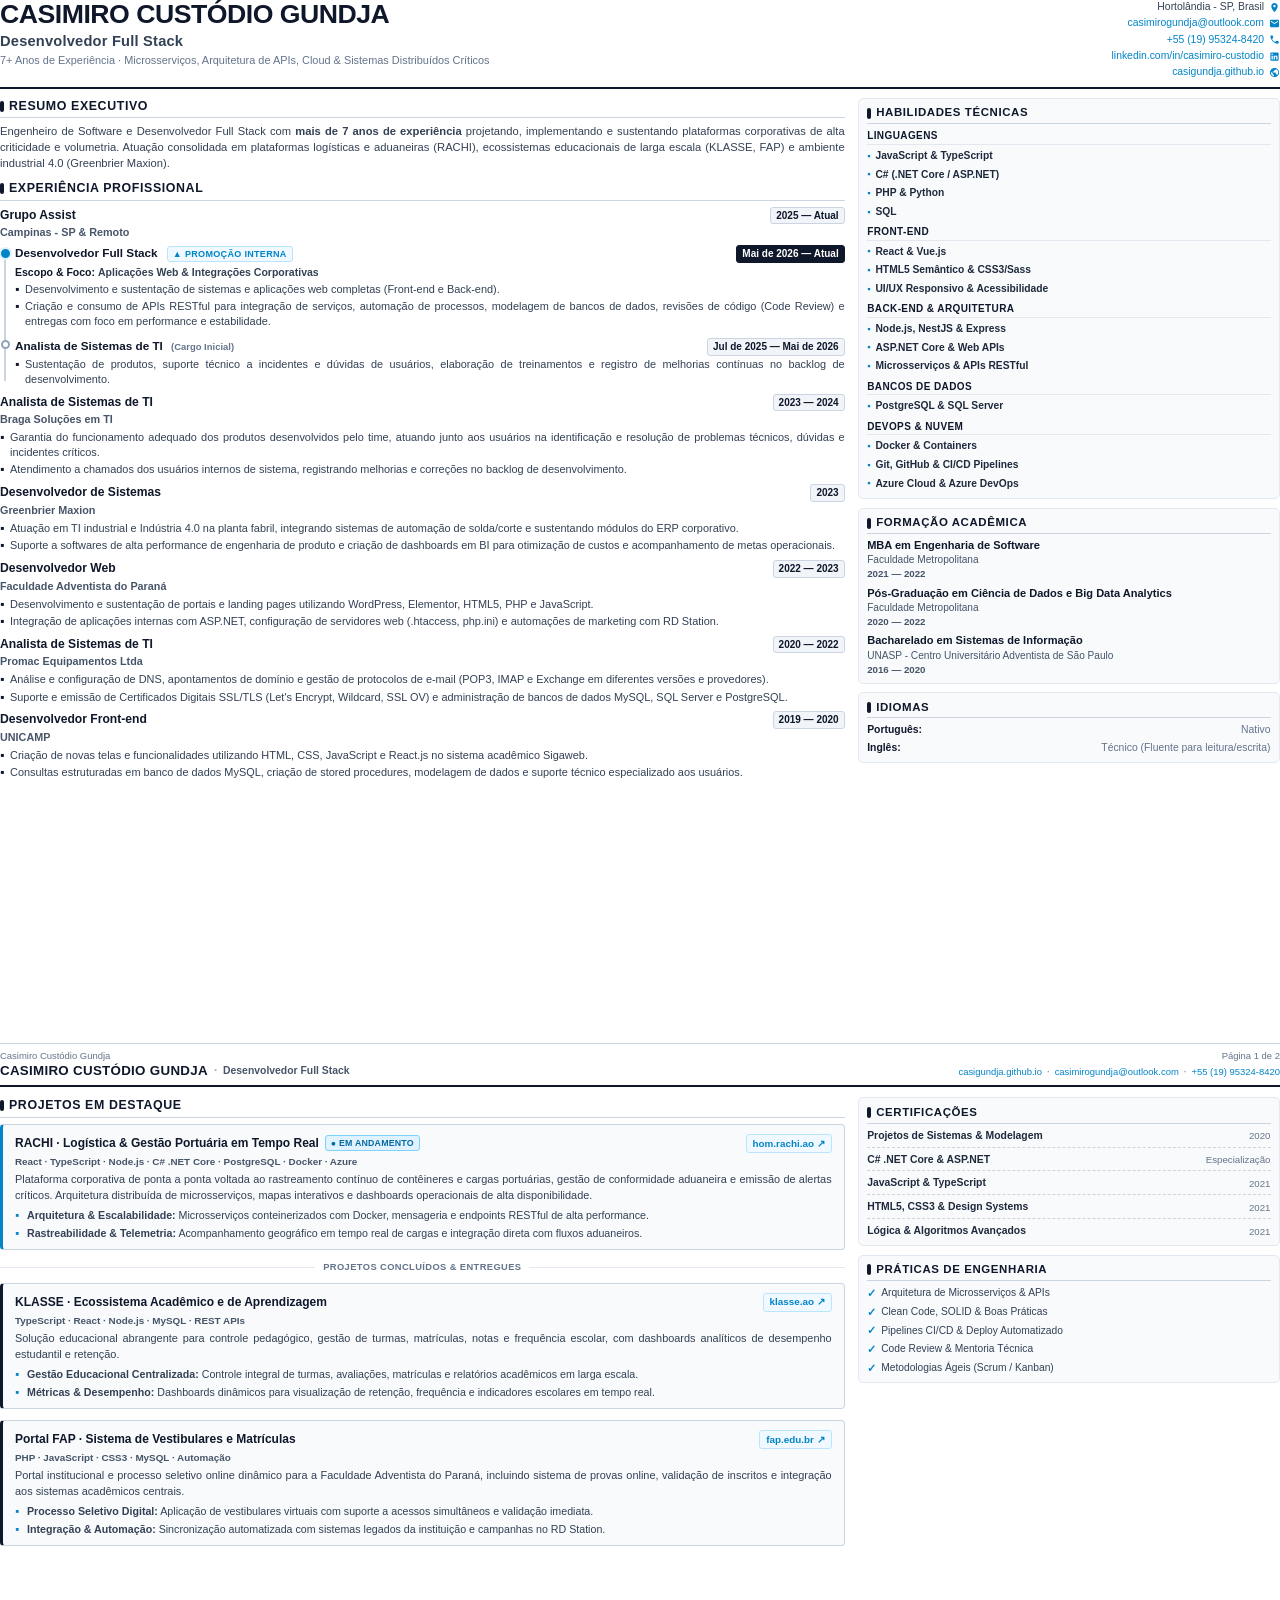
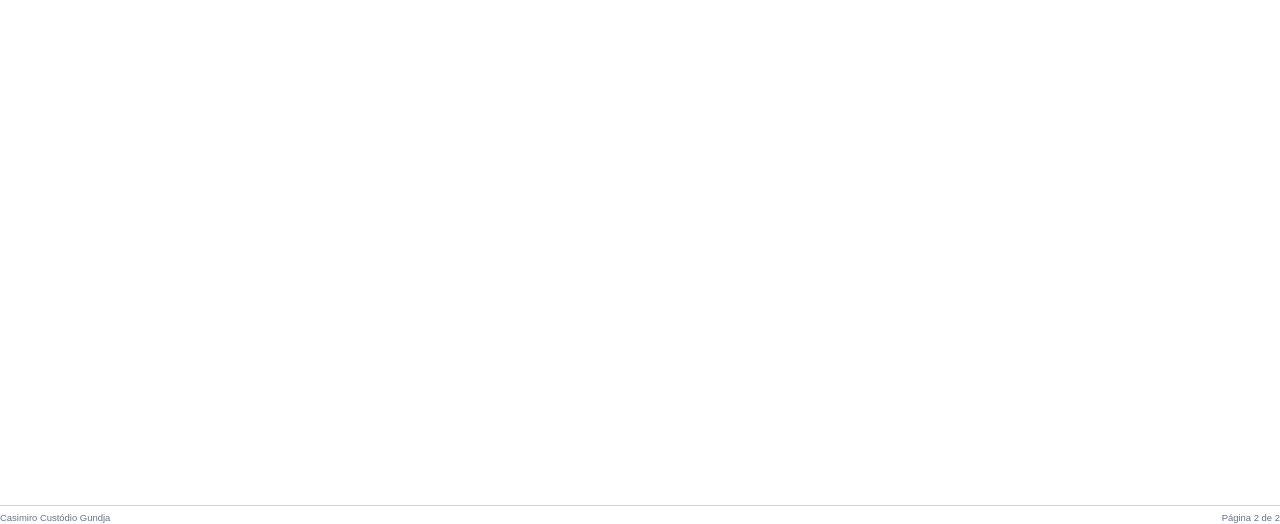
==== curriculo.html @ 5f90404a "Add files via upload" ====
<!DOCTYPE html>
<html lang="pt-BR">
<head>
  <meta charset="UTF-8">
  <title>Currículo - Casimiro Custódio Gundja</title>
  <style>
    @page {
      size: A4 portrait;
      margin: 8mm 10mm 8mm 10mm;
    }

    * {
      box-sizing: border-box;
      margin: 0;
      padding: 0;
      -webkit-print-color-adjust: exact !important;
      print-color-adjust: exact !important;
    }

    body {
      font-family: -apple-system, BlinkMacSystemFont, "Segoe UI", Roboto, "Helvetica Neue", Arial, sans-serif;
      color: #1e293b;
      background-color: #ffffff;
      font-size: 8.6pt;
      line-height: 1.38;
    }

    /* LINKS EM AZUL */
    a {
      color: #0284c7;
      text-decoration: none;
    }

    a:hover {
      text-decoration: underline;
    }

    .page {
      width: 100%;
      height: 281mm; /* Altura exata para A4 com margens de 8mm */
      box-sizing: border-box;
      position: relative;
      overflow: hidden;
      display: flex;
      flex-direction: column;
    }

    .page-break {
      page-break-after: always;
      break-after: page;
    }

    /* HEADER PAGE 1 */
    .header-p1 {
      border-bottom: 2.5px solid #0f172a;
      padding-bottom: 7px;
      margin-bottom: 9px;
      display: flex;
      justify-content: space-between;
      align-items: flex-start;
    }

    .header-main h1 {
      font-size: 20pt;
      font-weight: 800;
      color: #0f172a;
      letter-spacing: -0.5px;
      line-height: 1.05;
      text-transform: uppercase;
    }

    .header-main .title {
      font-size: 11pt;
      font-weight: 700;
      color: #334155;
      margin-top: 2.5px;
      letter-spacing: 0.2px;
    }

    .header-main .subtitle {
      font-size: 8.2pt;
      color: #64748b;
      margin-top: 2px;
      font-weight: 500;
    }

    .header-contact {
      text-align: right;
      font-size: 7.8pt;
      color: #334155;
      display: flex;
      flex-direction: column;
      gap: 2px;
    }

    .header-contact .item {
      display: flex;
      align-items: center;
      justify-content: flex-end;
      gap: 5px;
    }

    .header-contact svg {
      width: 11px;
      height: 11px;
      fill: #0284c7;
      flex-shrink: 0;
    }

    /* HEADER PAGE 2 */
    .header-p2 {
      border-bottom: 2px solid #0f172a;
      padding-bottom: 5px;
      margin-bottom: 10px;
      display: flex;
      justify-content: space-between;
      align-items: center;
    }

    .header-p2-left {
      display: flex;
      align-items: center;
      gap: 6px;
      white-space: nowrap;
    }

    .header-p2-title {
      font-size: 10pt;
      font-weight: 800;
      color: #0f172a;
      text-transform: uppercase;
      letter-spacing: 0.3px;
      white-space: nowrap;
    }

    .header-p2-sep {
      color: #94a3b8;
      font-weight: 700;
    }

    .header-p2-role {
      font-size: 7.8pt;
      color: #475569;
      font-weight: 600;
      white-space: nowrap;
    }

    .header-p2-contact {
      font-size: 7.1pt;
      color: #475569;
      display: flex;
      gap: 5px;
      white-space: nowrap;
    }

    /* GRID LAYOUT */
    .container {
      display: grid;
      grid-template-columns: 2fr 1fr;
      gap: 13px;
      flex: 1;
    }

    .main-col {
      display: flex;
      flex-direction: column;
      gap: 8.5px;
    }

    .side-col {
      display: flex;
      flex-direction: column;
      gap: 8.5px;
    }

    /* SECTION TITLES */
    .section-title {
      font-size: 9.3pt;
      font-weight: 800;
      text-transform: uppercase;
      letter-spacing: 0.6px;
      color: #0f172a;
      border-bottom: 1.5px solid #cbd5e1;
      padding-bottom: 2.5px;
      margin-bottom: 6px;
      display: flex;
      align-items: center;
      gap: 5px;
    }

    .section-title::before {
      content: "";
      display: inline-block;
      width: 4px;
      height: 11px;
      background-color: #0f172a;
      border-radius: 2px;
    }

    /* SUMMARY */
    .summary-text {
      text-align: justify;
      color: #334155;
      font-size: 8.4pt;
      line-height: 1.4;
    }

    /* EXPERIENCES */
    .experience-list {
      display: flex;
      flex-direction: column;
      gap: 7px;
    }

    .job-card {
      page-break-inside: avoid;
    }

    .job-header {
      display: flex;
      justify-content: space-between;
      align-items: baseline;
      margin-bottom: 1px;
    }

    .job-role {
      font-size: 9.1pt;
      font-weight: 700;
      color: #0f172a;
    }

    .job-badge-promo {
      font-size: 6.8pt;
      font-weight: 700;
      text-transform: uppercase;
      letter-spacing: 0.3px;
      background: #0f172a;
      color: #ffffff;
      border: 1px solid #0f172a;
      padding: 1px 5px;
      border-radius: 3px;
      margin-left: 5px;
      vertical-align: middle;
    }

    .job-period {
      font-size: 7.5pt;
      font-weight: 600;
      color: #0f172a;
      background: #f1f5f9;
      padding: 1px 5px;
      border-radius: 3px;
      border: 1px solid #cbd5e1;
    }

    .job-company {
      font-size: 8.1pt;
      font-weight: 600;
      color: #475569;
      margin-bottom: 3px;
    }

    /* BULLET LIST */
    .job-bullets {
      list-style: none;
      display: flex;
      flex-direction: column;
      gap: 2.5px;
    }

    .job-bullets li {
      position: relative;
      padding-left: 10px;
      font-size: 8.2pt;
      color: #334155;
      line-height: 1.35;
      text-align: justify;
    }

    .job-bullets li::before {
      content: "▪";
      position: absolute;
      left: 0;
      color: #0f172a;
      font-size: 9pt;
      line-height: 1.2;
    }

    /* STACK ROW */
    .job-stack {
      font-size: 7.4pt;
      color: #334155;
      background: #f8fafc;
      border-left: 2.5px solid #0f172a;
      padding: 2px 6px;
      border-radius: 0 3px 3px 0;
      margin-top: 3px;
      font-weight: 500;
      border-top: 1px solid #f1f5f9;
      border-right: 1px solid #f1f5f9;
      border-bottom: 1px solid #f1f5f9;
    }

    .job-stack strong {
      color: #0f172a;
      font-weight: 700;
    }

    /* TIMELINE EVOLUÇÃO DE CARREIRA */
    .career-timeline {
      position: relative;
      margin-top: 5px;
      padding-left: 15px;
    }

    .career-timeline::before {
      content: "";
      position: absolute;
      left: 4px;
      top: 6px;
      bottom: 6px;
      width: 2px;
      background: #cbd5e1;
    }

    .timeline-step {
      position: relative;
    }

    .timeline-step + .timeline-step {
      margin-top: 8px;
      padding-top: 2px;
    }

    .timeline-step::before {
      content: "";
      position: absolute;
      left: -15px;
      margin-left: 0.5px;
      top: 3.5px;
      width: 9px;
      height: 9px;
      border-radius: 50%;
      background: #ffffff;
      border: 2px solid #94a3b8;
      box-sizing: border-box;
    }

    .timeline-step.active::before {
      background: #0284c7;
      border-color: #0284c7;
      box-shadow: 0 0 0 2px #e0f2fe;
    }

    .timeline-step .job-role {
      font-size: 8.8pt;
    }

    .promo-indicator {
      display: inline-flex;
      align-items: center;
      gap: 2px;
      font-size: 6.8pt;
      font-weight: 700;
      color: #0284c7;
      background: #f0f9ff;
      border: 1px solid #bae6fd;
      padding: 0.5px 5px;
      border-radius: 3px;
      margin-left: 6px;
      text-transform: uppercase;
      letter-spacing: 0.3px;
      vertical-align: middle;
    }

    /* SIDEBAR CARDS */
    .side-block {
      background: #f8fafc;
      border: 1px solid #e2e8f0;
      border-radius: 5px;
      padding: 6.5px 8.5px;
      page-break-inside: avoid;
    }

    .side-block .section-title {
      font-size: 8.6pt;
      margin-bottom: 5px;
      padding-bottom: 2px;
    }

    /* HABILIDADES TÉCNICAS (ESTILO IDÊNTICO A CERTIFICAÇÕES) */
    .skills-category-title {
      font-size: 7.5pt;
      font-weight: 800;
      color: #0f172a;
      text-transform: uppercase;
      letter-spacing: 0.4px;
      margin-top: 5px;
      margin-bottom: 3px;
      padding-bottom: 1px;
      border-bottom: 1px solid #e2e8f0;
    }

    .skills-category-title:first-of-type {
      margin-top: 0;
    }

    .skills-list {
      list-style: none;
      display: flex;
      flex-direction: column;
      gap: 2.5px;
      margin-bottom: 4px;
    }

    .skills-list:last-child {
      margin-bottom: 0;
    }

    .skill-item {
      font-size: 7.7pt;
      color: #334155;
      display: flex;
      align-items: center;
      gap: 5px;
      padding: 1px 0;
    }

    .skill-item::before {
      content: "▪";
      color: #0284c7;
      font-size: 7pt;
      flex-shrink: 0;
    }

    .skill-name {
      font-weight: 600;
      color: #1e293b;
    }

    /* PROJECTS */
    .project-card {
      background: #f8fafc;
      border: 1px solid #cbd5e1;
      border-left: 3.5px solid #0f172a;
      padding: 9px 12px;
      border-radius: 4px;
      margin-bottom: 11px;
      page-break-inside: avoid;
    }

    .project-card:last-child {
      margin-bottom: 0;
    }

    .project-name {
      font-weight: 700;
      font-size: 9pt;
      color: #0f172a;
      display: flex;
      justify-content: space-between;
      align-items: center;
    }

    /* LINK EM AZUL NOS PROJETOS */
    .project-url {
      font-size: 7.4pt;
      font-weight: 600;
      color: #0284c7;
      background: #f0f9ff;
      border: 1px solid #bae6fd;
      padding: 1.5px 6px;
      border-radius: 3px;
      text-decoration: none;
      white-space: nowrap;
      flex-shrink: 0;
    }

    .project-url:hover {
      background: #e0f2fe;
      text-decoration: underline;
    }

    .project-tech {
      font-size: 7.4pt;
      color: #475569;
      font-weight: 600;
      margin-top: 2px;
      margin-bottom: 4px;
    }

    .project-desc {
      font-size: 8.2pt;
      color: #334155;
      margin-top: 2px;
      line-height: 1.42;
      text-align: justify;
    }

    .project-highlights {
      list-style: none;
      margin-top: 5px;
      display: flex;
      flex-direction: column;
      gap: 3px;
    }

    .project-highlights li {
      position: relative;
      padding-left: 12px;
      font-size: 8pt;
      color: #334155;
      line-height: 1.35;
      text-align: justify;
    }

    .project-highlights li::before {
      content: "▪";
      position: absolute;
      left: 0;
      color: #0284c7;
      font-size: 8.5pt;
    }

    .project-title-group {
      display: flex;
      align-items: center;
      gap: 6px;
      flex-wrap: wrap;
    }

    .status-badge {
      font-size: 6.6pt;
      font-weight: 700;
      padding: 1px 5px;
      border-radius: 3px;
      letter-spacing: 0.2px;
      text-transform: uppercase;
      white-space: nowrap;
    }

    .status-active {
      color: #0369a1;
      background: #e0f2fe;
      border: 1px solid #7dd3fc;
    }

    .status-done {
      color: #475569;
      background: #f1f5f9;
      border: 1px solid #cbd5e1;
    }

    .project-card.project-ongoing {
      border-left-color: #0284c7;
      background: #f8fafc;
    }

    .projects-divider {
      display: flex;
      align-items: center;
      gap: 8px;
      margin: 10px 0 9px;
      font-size: 7pt;
      font-weight: 700;
      color: #64748b;
      text-transform: uppercase;
      letter-spacing: 0.4px;
    }

    .projects-divider::before,
    .projects-divider::after {
      content: "";
      flex: 1;
      height: 1px;
      background: #e2e8f0;
    }

    /* EDUCATION */
    .edu-item {
      margin-bottom: 6px;
    }

    .edu-item:last-child {
      margin-bottom: 0;
    }

    .edu-degree {
      font-size: 8.3pt;
      font-weight: 700;
      color: #0f172a;
      line-height: 1.2;
    }

    .edu-school {
      font-size: 7.6pt;
      color: #475569;
      margin-top: 1px;
    }

    .edu-date {
      font-size: 7.3pt;
      color: #475569;
      font-weight: 600;
    }

    /* CERTIFICATIONS */
    .cert-list {
      list-style: none;
      display: flex;
      flex-direction: column;
      gap: 5px;
    }

    .cert-item {
      font-size: 7.8pt;
      color: #334155;
      display: flex;
      justify-content: space-between;
      align-items: center;
      border-bottom: 1px dashed #cbd5e1;
      padding-bottom: 3.5px;
    }

    .cert-item:last-child {
      border-bottom: none;
      padding-bottom: 0;
    }

    .cert-name {
      font-weight: 600;
      color: #1e293b;
    }

    .cert-year {
      font-size: 7.3pt;
      color: #64748b;
    }

    /* LANGUAGES */
    .lang-item {
      display: flex;
      justify-content: space-between;
      font-size: 7.8pt;
      margin-bottom: 3px;
    }

    .lang-item:last-child {
      margin-bottom: 0;
    }

    .lang-name {
      font-weight: 600;
      color: #0f172a;
    }

    .lang-level {
      color: #64748b;
      font-weight: 500;
    }

    /* PRACTICES */
    .practice-list {
      list-style: none;
      display: flex;
      flex-direction: column;
      gap: 4px;
    }

    .practice-item {
      font-size: 7.7pt;
      color: #334155;
      display: flex;
      align-items: center;
      gap: 5px;
    }

    .practice-bullet {
      color: #0284c7;
      font-weight: 800;
      font-size: 8pt;
    }

    /* PILLS / HIGHLIGHTS */
    .diff-list {
      display: flex;
      flex-direction: column;
      gap: 2.5px;
    }

    .diff-item {
      font-size: 7.7pt;
      color: #334155;
      display: flex;
      align-items: flex-start;
      gap: 4px;
    }

    .diff-bullet {
      color: #0f172a;
      font-weight: 800;
    }

    .page-footer {
      margin-top: auto;
      padding-top: 5px;
      border-top: 1px solid #cbd5e1;
      font-size: 7.1pt;
      color: #64748b;
      display: flex;
      justify-content: space-between;
      align-items: center;
    }
  </style>
</head>
<body>

  <!-- ==================== PÁGINA 1 ==================== -->
  <div class="page page-break">
    
    <!-- HEADER -->
    <header class="header-p1">
      <div class="header-main">
        <h1>Casimiro Custódio Gundja</h1>
        <div class="title">Desenvolvedor Full Stack</div>
        <div class="subtitle">7+ Anos de Experiência · Microsserviços, Arquitetura de APIs, Cloud & Sistemas Distribuídos Críticos</div>
      </div>
      <div class="header-contact">
        <div class="item">
          <span>Hortolândia - SP, Brasil</span>
          <svg viewBox="0 0 24 24"><path d="M12 2C8.13 2 5 5.13 5 9c0 5.25 7 13 7 13s7-7.75 7-13c0-3.87-3.13-7-7-7zm0 9.5c-1.38 0-2.5-1.12-2.5-2.5s1.12-2.5 2.5-2.5 2.5 1.12 2.5 2.5-1.12 2.5-2.5 2.5z"/></svg>
        </div>
        <div class="item">
          <a href="mailto:casimirogundja@outlook.com">casimirogundja@outlook.com</a>
          <svg viewBox="0 0 24 24"><path d="M20 4H4c-1.1 0-1.99.9-1.99 2L2 18c0 1.1.9 2 2 2h16c1.1 0 2-.9 2-2V6c0-1.1-.9-2-2-2zm0 4l-8 5-8-5V6l8 5 8-5v2z"/></svg>
        </div>
        <div class="item">
          <a href="https://wa.me/5519953248420">+55 (19) 95324-8420</a>
          <svg viewBox="0 0 24 24"><path d="M6.62 10.79c1.44 2.83 3.76 5.14 6.59 6.59l2.2-2.2c.27-.27.67-.36 1.02-.24 1.12.37 2.33.57 3.57.57.55 0 1 .45 1 1V20c0 .55-.45 1-1 1-9.39 0-17-7.61-17-17 0-.55.45-1 1-1h3.5c.55 0 1 .45 1 1 0 1.25.2 2.45.57 3.57.11.35.03.74-.25 1.02l-2.2 2.2z"/></svg>
        </div>
        <div class="item">
          <a href="https://www.linkedin.com/in/casimiro-custodio-101770106/" target="_blank">linkedin.com/in/casimiro-custodio</a>
          <svg viewBox="0 0 24 24"><path d="M19 3a2 2 0 0 1 2 2v14a2 2 0 0 1-2 2H5a2 2 0 0 1-2-2V5a2 2 0 0 1 2-2h14m-.5 15.5v-5.3a3.26 3.26 0 0 0-3.26-3.26c-.85 0-1.84.52-2.28 1.3v-1.11h-2.79v8.37h2.79v-4.93c0-.77.62-1.4 1.39-1.4a1.4 1.4 0 0 1 1.4 1.4v4.93h2.75M6.88 8.56a1.68 1.68 0 0 0 1.68-1.68c0-.93-.75-1.69-1.68-1.69a1.69 1.69 0 0 0-1.69 1.69c0 .93.76 1.68 1.69 1.68m1.39 9.94v-8.37H5.5v8.37h2.77z"/></svg>
        </div>
        <div class="item">
          <a href="https://casigundja.github.io/" target="_blank">casigundja.github.io</a>
          <svg viewBox="0 0 24 24"><path d="M12 2C6.48 2 2 6.48 2 12s4.48 10 10 10 10-4.48 10-10S17.52 2 12 2zm-1 17.93c-3.95-.49-7-3.85-7-7.93 0-.62.08-1.21.21-1.79L9 15v1c0 1.1.9 2 2 2v1.93zm6.9-2.54c-.26-.81-1-1.39-1.9-1.39h-1v-3c0-.55-.45-1-1-1H8v-2h2c.55 0 1-.45 1-1V7h2c1.1 0 2-.9 2-2v-.41c2.93 1.19 5 4.06 5 7.41 0 2.08-.8 3.97-2.1 5.39z"/></svg>
        </div>
      </div>
    </header>

    <!-- GRID P1 -->
    <div class="container">
      
      <!-- MAIN P1 -->
      <main class="main-col">
        
        <!-- RESUMO -->
        <section>
          <h2 class="section-title">Resumo Executivo</h2>
          <p class="summary-text">
            Engenheiro de Software e Desenvolvedor Full Stack com <strong>mais de 7 anos de experiência</strong> projetando, implementando e sustentando plataformas corporativas de alta criticidade e volumetria. Atuação consolidada em plataformas logísticas e aduaneiras (RACHI), ecossistemas educacionais de larga escala (KLASSE, FAP) e ambiente industrial 4.0 (Greenbrier Maxion).
          </p>
        </section>

        <!-- EXPERIÊNCIAS PRINCIPAIS -->
        <section>
          <h2 class="section-title">Experiência Profissional</h2>
          <div class="experience-list">
            
            <!-- GRUPO ASSIST -->
            <article class="job-card">
              <div class="job-header">
                <span class="job-role">Grupo Assist</span>
                <span class="job-period">2025 — Atual</span>
              </div>
              <div class="job-company">Campinas - SP & Remoto</div>
              
              <!-- TIMELINE DE EVOLUÇÃO -->
              <div class="career-timeline">
                
                <!-- CARGO ATUAL -->
                <div class="timeline-step active">
                  <div class="job-header">
                    <div>
                      <span class="job-role">Desenvolvedor Full Stack</span>
                      <span class="promo-indicator">▲ Promoção Interna</span>
                    </div>
                    <span class="job-period" style="background:#0f172a; border-color:#0f172a; color:#ffffff;">Mai de 2026 — Atual</span>
                  </div>
                  <div style="font-size: 7.9pt; font-weight: 700; color: #0f172a; margin: 2px 0 2px;">
                    Escopo & Foco: <span style="font-weight: 600; color: #334155;">Aplicações Web & Integrações Corporativas</span>
                  </div>
                  <ul class="job-bullets">
                    <li>Desenvolvimento e sustentação de sistemas e aplicações web completas (Front-end e Back-end).</li>
                    <li>Criação e consumo de APIs RESTful para integração de serviços, automação de processos, modelagem de bancos de dados, revisões de código (Code Review) e entregas com foco em performance e estabilidade.</li>
                  </ul>
                </div>

                <!-- CARGO ANTERIOR -->
                <div class="timeline-step">
                  <div class="job-header">
                    <div>
                      <span class="job-role">Analista de Sistemas de TI</span>
                      <span style="font-size: 7.1pt; color: #64748b; font-weight: 600; margin-left: 5px;">(Cargo Inicial)</span>
                    </div>
                    <span class="job-period">Jul de 2025 — Mai de 2026</span>
                  </div>
                  <ul class="job-bullets">
                    <li>Sustentação de produtos, suporte técnico a incidentes e dúvidas de usuários, elaboração de treinamentos e registro de melhorias contínuas no backlog de desenvolvimento.</li>
                  </ul>
                </div>

              </div>
            </article>

            <!-- BRAGA SOLUÇÕES EM TI -->
            <article class="job-card">
              <div class="job-header">
                <span class="job-role">Analista de Sistemas de TI</span>
                <span class="job-period">2023 — 2024</span>
              </div>
              <div class="job-company">Braga Soluções em TI</div>
              <ul class="job-bullets">
                <li>Garantia do funcionamento adequado dos produtos desenvolvidos pelo time, atuando junto aos usuários na identificação e resolução de problemas técnicos, dúvidas e incidentes críticos.</li>
                <li>Atendimento a chamados dos usuários internos de sistema, registrando melhorias e correções no backlog de desenvolvimento.</li>
              </ul>
            </article>

            <!-- GREENBRIER MAXION -->
            <article class="job-card">
              <div class="job-header">
                <span class="job-role">Desenvolvedor de Sistemas</span>
                <span class="job-period">2023</span>
              </div>
              <div class="job-company">Greenbrier Maxion</div>
              <ul class="job-bullets">
                <li>Atuação em TI industrial e Indústria 4.0 na planta fabril, integrando sistemas de automação de solda/corte e sustentando módulos do ERP corporativo.</li>
                <li>Suporte a softwares de alta performance de engenharia de produto e criação de dashboards em BI para otimização de custos e acompanhamento de metas operacionais.</li>
              </ul>
            </article>

            <!-- FACULDADE ADVENTISTA DO PARANÁ -->
            <article class="job-card">
              <div class="job-header">
                <span class="job-role">Desenvolvedor Web</span>
                <span class="job-period">2022 — 2023</span>
              </div>
              <div class="job-company">Faculdade Adventista do Paraná</div>
              <ul class="job-bullets">
                <li>Desenvolvimento e sustentação de portais e landing pages utilizando WordPress, Elementor, HTML5, PHP e JavaScript.</li>
                <li>Integração de aplicações internas com ASP.NET, configuração de servidores web (.htaccess, php.ini) e automações de marketing com RD Station.</li>
              </ul>
            </article>

            <!-- PROMAC EQUIPAMENTOS -->
            <article class="job-card">
              <div class="job-header">
                <span class="job-role">Analista de Sistemas de TI</span>
                <span class="job-period">2020 — 2022</span>
              </div>
              <div class="job-company">Promac Equipamentos Ltda</div>
              <ul class="job-bullets">
                <li>Análise e configuração de DNS, apontamentos de domínio e gestão de protocolos de e-mail (POP3, IMAP e Exchange em diferentes versões e provedores).</li>
                <li>Suporte e emissão de Certificados Digitais SSL/TLS (Let's Encrypt, Wildcard, SSL OV) e administração de bancos de dados MySQL, SQL Server e PostgreSQL.</li>
              </ul>
            </article>

            <!-- UNICAMP -->
            <article class="job-card">
              <div class="job-header">
                <span class="job-role">Desenvolvedor Front-end</span>
                <span class="job-period">2019 — 2020</span>
              </div>
              <div class="job-company">UNICAMP</div>
              <ul class="job-bullets">
                <li>Criação de novas telas e funcionalidades utilizando HTML, CSS, JavaScript e React.js no sistema acadêmico Sigaweb.</li>
                <li>Consultas estruturadas em banco de dados MySQL, criação de stored procedures, modelagem de dados e suporte técnico especializado aos usuários.</li>
              </ul>
            </article>

          </div>
        </section>

      </main>

      <!-- SIDEBAR P1 (HABILIDADES TÉCNICAS NO FORMATO DE CERTIFICAÇÕES) -->
      <aside class="side-col">
        
        <div class="side-block">
          <h2 class="section-title">Habilidades Técnicas</h2>
          
          <!-- LINGUAGENS -->
          <div class="skills-category-title">Linguagens</div>
          <ul class="skills-list">
            <li class="skill-item"><span class="skill-name">JavaScript &amp; TypeScript</span></li>
            <li class="skill-item"><span class="skill-name">C# (.NET Core / ASP.NET)</span></li>
            <li class="skill-item"><span class="skill-name">PHP &amp; Python</span></li>
            <li class="skill-item"><span class="skill-name">SQL</span></li>
          </ul>

          <!-- FRONT-END -->
          <div class="skills-category-title">Front-end</div>
          <ul class="skills-list">
            <li class="skill-item"><span class="skill-name">React &amp; Vue.js</span></li>
            <li class="skill-item"><span class="skill-name">HTML5 Semântico &amp; CSS3/Sass</span></li>
            <li class="skill-item"><span class="skill-name">UI/UX Responsivo &amp; Acessibilidade</span></li>
          </ul>

          <!-- BACK-END & ARQUITETURA -->
          <div class="skills-category-title">Back-end &amp; Arquitetura</div>
          <ul class="skills-list">
            <li class="skill-item"><span class="skill-name">Node.js, NestJS &amp; Express</span></li>
            <li class="skill-item"><span class="skill-name">ASP.NET Core &amp; Web APIs</span></li>
            <li class="skill-item"><span class="skill-name">Microsserviços &amp; APIs RESTful</span></li>
          </ul>

          <!-- BANCOS DE DADOS -->
          <div class="skills-category-title">Bancos de Dados</div>
          <ul class="skills-list">
            <li class="skill-item"><span class="skill-name">PostgreSQL &amp; SQL Server</span></li>
          </ul>

          <!-- DEVOPS & FERRAMENTAS -->
          <div class="skills-category-title">DevOps &amp; Nuvem</div>
          <ul class="skills-list">
            <li class="skill-item"><span class="skill-name">Docker &amp; Containers</span></li>
            <li class="skill-item"><span class="skill-name">Git, GitHub &amp; CI/CD Pipelines</span></li>
            <li class="skill-item"><span class="skill-name">Azure Cloud &amp; Azure DevOps</span></li>
          </ul>

        </div>

        <!-- FORMAÇÃO ACADÊMICA -->
        <div class="side-block">
          <h2 class="section-title">Formação Acadêmica</h2>
          
          <div class="edu-item">
            <div class="edu-degree">MBA em Engenharia de Software</div>
            <div class="edu-school">Faculdade Metropolitana</div>
            <div class="edu-date">2021 — 2022</div>
          </div>

          <div class="edu-item">
            <div class="edu-degree">Pós-Graduação em Ciência de Dados e Big Data Analytics</div>
            <div class="edu-school">Faculdade Metropolitana</div>
            <div class="edu-date">2020 — 2022</div>
          </div>

          <div class="edu-item">
            <div class="edu-degree">Bacharelado em Sistemas de Informação</div>
            <div class="edu-school">UNASP - Centro Universitário Adventista de São Paulo</div>
            <div class="edu-date">2016 — 2020</div>
          </div>
        </div>

        <!-- IDIOMAS -->
        <div class="side-block">
          <h2 class="section-title">Idiomas</h2>
          <div class="lang-item">
            <span class="lang-name">Português:</span>
            <span class="lang-level">Nativo</span>
          </div>
          <div class="lang-item">
            <span class="lang-name">Inglês:</span>
            <span class="lang-level">Técnico (Fluente para leitura/escrita)</span>
          </div>
        </div>

      </aside>

    </div>

    <!-- FOOTER P1 -->
    <footer class="page-footer">
      <span>Casimiro Custódio Gundja</span>
      <span>Página 1 de 2</span>
    </footer>

  </div>


  <!-- ==================== PÁGINA 2 ==================== -->
  <div class="page">
    
    <!-- HEADER P2 -->
    <header class="header-p2">
      <div class="header-p2-left">
        <span class="header-p2-title">Casimiro Custódio Gundja</span>
        <span class="header-p2-sep">·</span>
        <span class="header-p2-role">Desenvolvedor Full Stack</span>
      </div>
      <div class="header-p2-contact">
        <a href="https://casigundja.github.io/" target="_blank">casigundja.github.io</a>
        <span class="header-p2-sep">·</span>
        <a href="mailto:casimirogundja@outlook.com">casimirogundja@outlook.com</a>
        <span class="header-p2-sep">·</span>
        <a href="https://wa.me/5519953248420">+55 (19) 95324-8420</a>
      </div>
    </header>

    <!-- GRID P2 -->
    <div class="container">
      
      <!-- MAIN P2 -->
      <main class="main-col">

        <!-- PROJETOS EM DESTAQUE -->
        <section>
          <h2 class="section-title">Projetos em Destaque</h2>
          
          <!-- PROJETO EM ANDAMENTO -->
          <div class="project-card project-ongoing">
            <div class="project-name">
              <div class="project-title-group">
                <span>RACHI · Logística &amp; Gestão Portuária em Tempo Real</span>
                <span class="status-badge status-active">● Em Andamento</span>
              </div>
              <a href="https://hom.rachi.ao" target="_blank" class="project-url">hom.rachi.ao ↗</a>
            </div>
            <div class="project-tech">React · TypeScript · Node.js · C# .NET Core · PostgreSQL · Docker · Azure</div>
            <div class="project-desc">
              Plataforma corporativa de ponta a ponta voltada ao rastreamento contínuo de contêineres e cargas portuárias, gestão de conformidade aduaneira e emissão de alertas críticos. Arquitetura distribuída de microsserviços, mapas interativos e dashboards operacionais de alta disponibilidade.
            </div>
            <ul class="project-highlights">
              <li><strong>Arquitetura &amp; Escalabilidade:</strong> Microsserviços conteinerizados com Docker, mensageria e endpoints RESTful de alta performance.</li>
              <li><strong>Rastreabilidade &amp; Telemetria:</strong> Acompanhamento geográfico em tempo real de cargas e integração direta com fluxos aduaneiros.</li>
            </ul>
          </div>

          <!-- SEPARAÇÃO & LEGENDA -->
          <div class="projects-divider">
            <span>Projetos Concluídos &amp; Entregues</span>
          </div>

          <!-- PROJETOS CONCLUÍDOS -->
          <div class="project-card">
            <div class="project-name">
              <span>KLASSE · Ecossistema Acadêmico e de Aprendizagem</span>
              <a href="https://klasse.ao/" target="_blank" class="project-url">klasse.ao ↗</a>
            </div>
            <div class="project-tech">TypeScript · React · Node.js · MySQL · REST APIs</div>
            <div class="project-desc">
              Solução educacional abrangente para controle pedagógico, gestão de turmas, matrículas, notas e frequência escolar, com dashboards analíticos de desempenho estudantil e retenção.
            </div>
            <ul class="project-highlights">
              <li><strong>Gestão Educacional Centralizada:</strong> Controle integral de turmas, avaliações, matrículas e relatórios acadêmicos em larga escala.</li>
              <li><strong>Métricas &amp; Desempenho:</strong> Dashboards dinâmicos para visualização de retenção, frequência e indicadores escolares em tempo real.</li>
            </ul>
          </div>

          <div class="project-card">
            <div class="project-name">
              <span>Portal FAP · Sistema de Vestibulares e Matrículas</span>
              <a href="https://faculdadeadventista.edu.br/" target="_blank" class="project-url">fap.edu.br ↗</a>
            </div>
            <div class="project-tech">PHP · JavaScript · CSS3 · MySQL · Automação</div>
            <div class="project-desc">
              Portal institucional e processo seletivo online dinâmico para a Faculdade Adventista do Paraná, incluindo sistema de provas online, validação de inscritos e integração aos sistemas acadêmicos centrais.
            </div>
            <ul class="project-highlights">
              <li><strong>Processo Seletivo Digital:</strong> Aplicação de vestibulares virtuais com suporte a acessos simultâneos e validação imediata.</li>
              <li><strong>Integração &amp; Automação:</strong> Sincronização automatizada com sistemas legados da instituição e campanhas no RD Station.</li>
            </ul>
          </div>
        </section>

      </main>

      <!-- SIDEBAR P2 -->
      <aside class="side-col">

        <!-- CERTIFICAÇÕES -->
        <div class="side-block">
          <h2 class="section-title">Certificações</h2>
          <ul class="cert-list">
            <li class="cert-item">
              <span class="cert-name">Projetos de Sistemas & Modelagem</span>
              <span class="cert-year">2020</span>
            </li>
            <li class="cert-item">
              <span class="cert-name">C# .NET Core & ASP.NET</span>
              <span class="cert-year">Especialização</span>
            </li>
            <li class="cert-item">
              <span class="cert-name">JavaScript & TypeScript</span>
              <span class="cert-year">2021</span>
            </li>
            <li class="cert-item">
              <span class="cert-name">HTML5, CSS3 & Design Systems</span>
              <span class="cert-year">2021</span>
            </li>
            <li class="cert-item">
              <span class="cert-name">Lógica & Algoritmos Avançados</span>
              <span class="cert-year">2021</span>
            </li>
          </ul>
        </div>

        <!-- PRÁTICAS DE ENGENHARIA -->
        <div class="side-block">
          <h2 class="section-title">Práticas de Engenharia</h2>
          <ul class="practice-list">
            <li class="practice-item">
              <span class="practice-bullet">✓</span>
              <span>Arquitetura de Microsserviços &amp; APIs</span>
            </li>
            <li class="practice-item">
              <span class="practice-bullet">✓</span>
              <span>Clean Code, SOLID &amp; Boas Práticas</span>
            </li>
            <li class="practice-item">
              <span class="practice-bullet">✓</span>
              <span>Pipelines CI/CD &amp; Deploy Automatizado</span>
            </li>
            <li class="practice-item">
              <span class="practice-bullet">✓</span>
              <span>Code Review &amp; Mentoria Técnica</span>
            </li>
            <li class="practice-item">
              <span class="practice-bullet">✓</span>
              <span>Metodologias Ágeis (Scrum / Kanban)</span>
            </li>
          </ul>
        </div>

      </aside>

    </div>

    <!-- FOOTER P2 -->
    <footer class="page-footer">
      <span>Casimiro Custódio Gundja</span>
      <span>Página 2 de 2</span>
    </footer>

  </div>

</body>
</html>
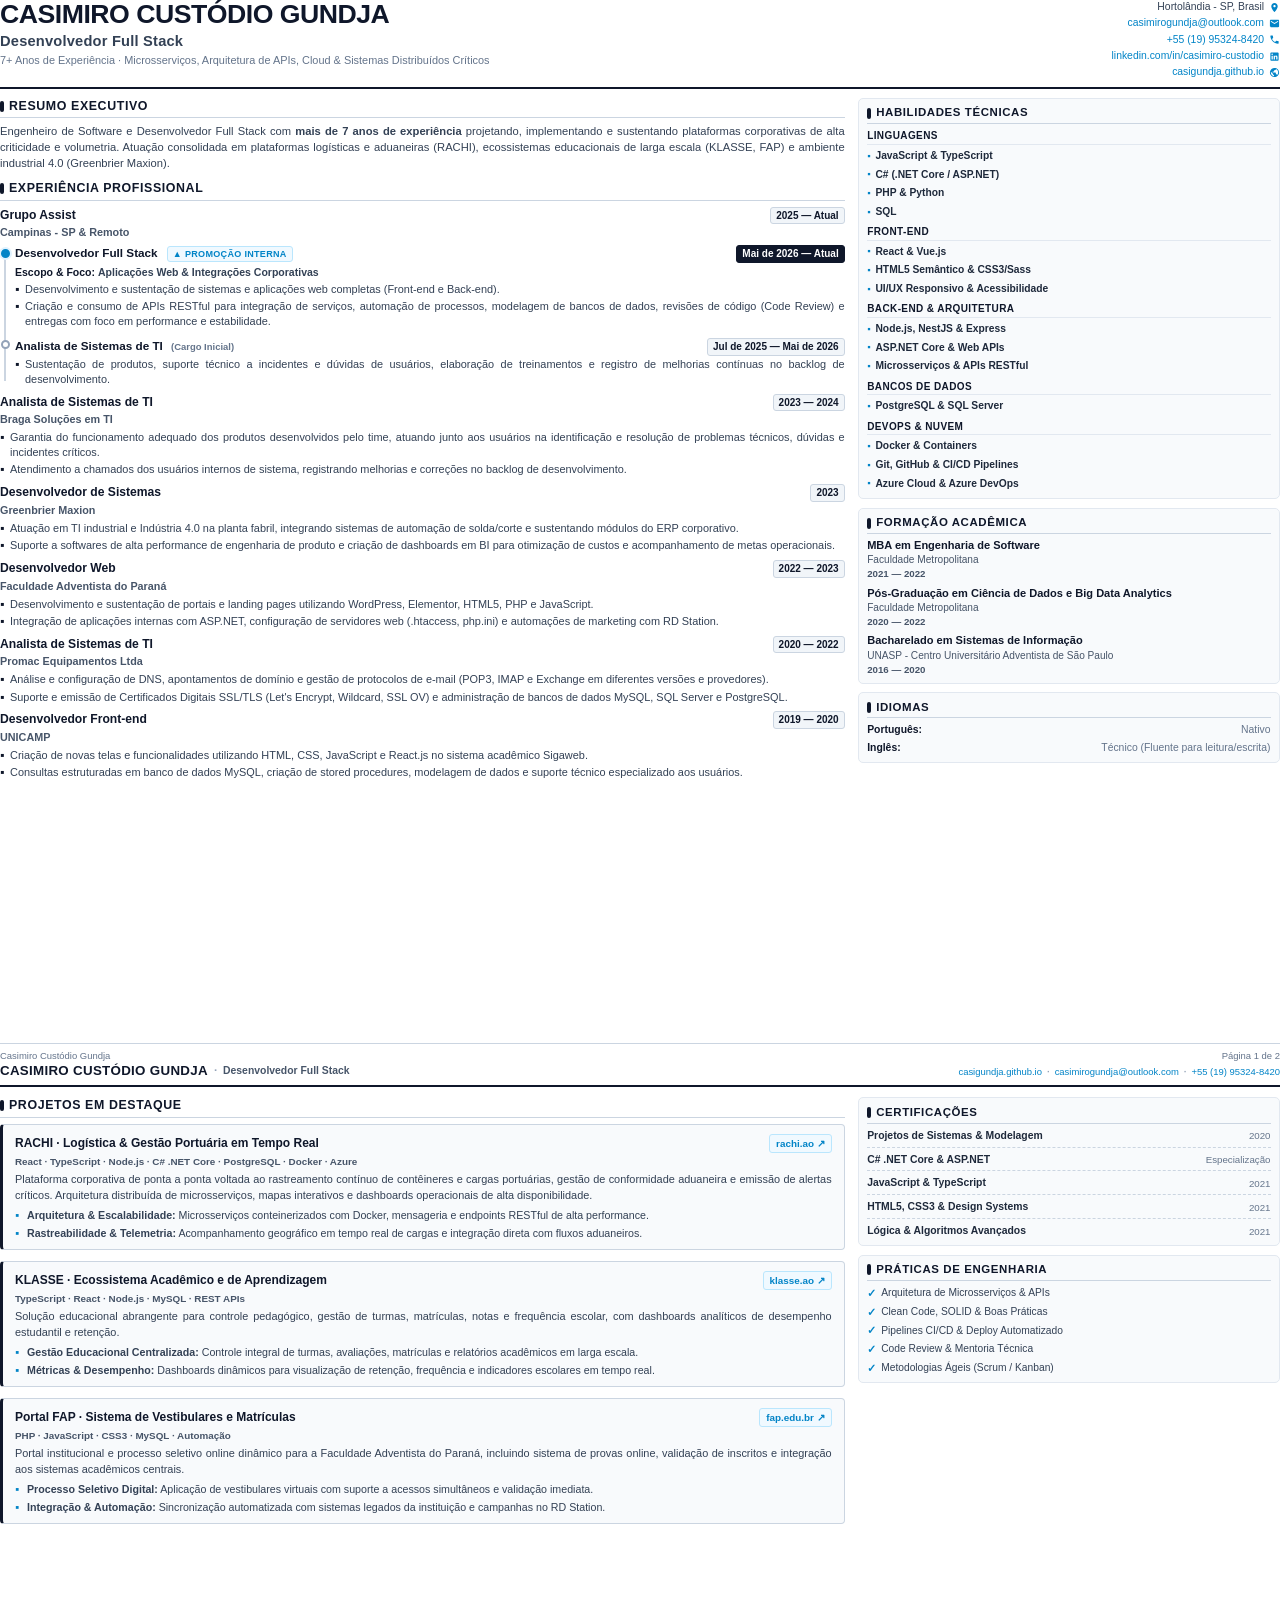
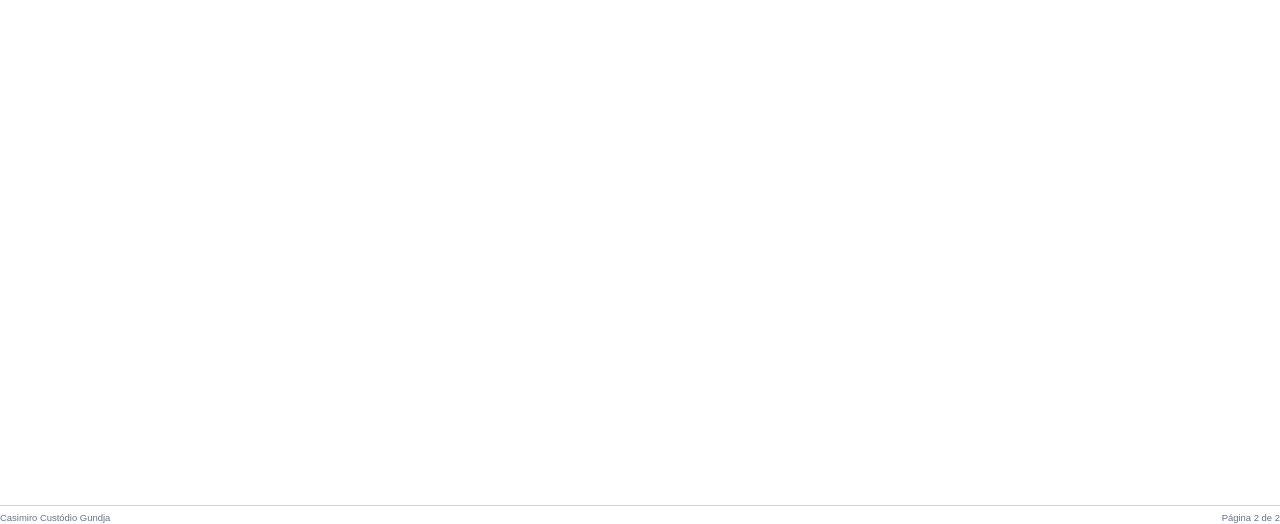
==== commit 9c8cfc07: "Mover RACHI para projetos realizados, atualizar link para https://rachi.ao/ e refinar estilos" ====
--- a/curriculo.html
+++ b/curriculo.html
@@ -1,1140 +1,1134 @@
-<!DOCTYPE html>
-<html lang="pt-BR">
-<head>
-  <meta charset="UTF-8">
-  <title>Currículo - Casimiro Custódio Gundja</title>
-  <style>
-    @page {
-      size: A4 portrait;
-      margin: 8mm 10mm 8mm 10mm;
-    }
-
-    * {
-      box-sizing: border-box;
-      margin: 0;
-      padding: 0;
-      -webkit-print-color-adjust: exact !important;
-      print-color-adjust: exact !important;
-    }
-
-    body {
-      font-family: -apple-system, BlinkMacSystemFont, "Segoe UI", Roboto, "Helvetica Neue", Arial, sans-serif;
-      color: #1e293b;
-      background-color: #ffffff;
-      font-size: 8.6pt;
-      line-height: 1.38;
-    }
-
-    /* LINKS EM AZUL */
-    a {
-      color: #0284c7;
-      text-decoration: none;
-    }
-
-    a:hover {
-      text-decoration: underline;
-    }
-
-    .page {
-      width: 100%;
-      height: 281mm; /* Altura exata para A4 com margens de 8mm */
-      box-sizing: border-box;
-      position: relative;
-      overflow: hidden;
-      display: flex;
-      flex-direction: column;
-    }
-
-    .page-break {
-      page-break-after: always;
-      break-after: page;
-    }
-
-    /* HEADER PAGE 1 */
-    .header-p1 {
-      border-bottom: 2.5px solid #0f172a;
-      padding-bottom: 7px;
-      margin-bottom: 9px;
-      display: flex;
-      justify-content: space-between;
-      align-items: flex-start;
-    }
-
-    .header-main h1 {
-      font-size: 20pt;
-      font-weight: 800;
-      color: #0f172a;
-      letter-spacing: -0.5px;
-      line-height: 1.05;
-      text-transform: uppercase;
-    }
-
-    .header-main .title {
-      font-size: 11pt;
-      font-weight: 700;
-      color: #334155;
-      margin-top: 2.5px;
-      letter-spacing: 0.2px;
-    }
-
-    .header-main .subtitle {
-      font-size: 8.2pt;
-      color: #64748b;
-      margin-top: 2px;
-      font-weight: 500;
-    }
-
-    .header-contact {
-      text-align: right;
-      font-size: 7.8pt;
-      color: #334155;
-      display: flex;
-      flex-direction: column;
-      gap: 2px;
-    }
-
-    .header-contact .item {
-      display: flex;
-      align-items: center;
-      justify-content: flex-end;
-      gap: 5px;
-    }
-
-    .header-contact svg {
-      width: 11px;
-      height: 11px;
-      fill: #0284c7;
-      flex-shrink: 0;
-    }
-
-    /* HEADER PAGE 2 */
-    .header-p2 {
-      border-bottom: 2px solid #0f172a;
-      padding-bottom: 5px;
-      margin-bottom: 10px;
-      display: flex;
-      justify-content: space-between;
-      align-items: center;
-    }
-
-    .header-p2-left {
-      display: flex;
-      align-items: center;
-      gap: 6px;
-      white-space: nowrap;
-    }
-
-    .header-p2-title {
-      font-size: 10pt;
-      font-weight: 800;
-      color: #0f172a;
-      text-transform: uppercase;
-      letter-spacing: 0.3px;
-      white-space: nowrap;
-    }
-
-    .header-p2-sep {
-      color: #94a3b8;
-      font-weight: 700;
-    }
-
-    .header-p2-role {
-      font-size: 7.8pt;
-      color: #475569;
-      font-weight: 600;
-      white-space: nowrap;
-    }
-
-    .header-p2-contact {
-      font-size: 7.1pt;
-      color: #475569;
-      display: flex;
-      gap: 5px;
-      white-space: nowrap;
-    }
-
-    /* GRID LAYOUT */
-    .container {
-      display: grid;
-      grid-template-columns: 2fr 1fr;
-      gap: 13px;
-      flex: 1;
-    }
-
-    .main-col {
-      display: flex;
-      flex-direction: column;
-      gap: 8.5px;
-    }
-
-    .side-col {
-      display: flex;
-      flex-direction: column;
-      gap: 8.5px;
-    }
-
-    /* SECTION TITLES */
-    .section-title {
-      font-size: 9.3pt;
-      font-weight: 800;
-      text-transform: uppercase;
-      letter-spacing: 0.6px;
-      color: #0f172a;
-      border-bottom: 1.5px solid #cbd5e1;
-      padding-bottom: 2.5px;
-      margin-bottom: 6px;
-      display: flex;
-      align-items: center;
-      gap: 5px;
-    }
-
-    .section-title::before {
-      content: "";
-      display: inline-block;
-      width: 4px;
-      height: 11px;
-      background-color: #0f172a;
-      border-radius: 2px;
-    }
-
-    /* SUMMARY */
-    .summary-text {
-      text-align: justify;
-      color: #334155;
-      font-size: 8.4pt;
-      line-height: 1.4;
-    }
-
-    /* EXPERIENCES */
-    .experience-list {
-      display: flex;
-      flex-direction: column;
-      gap: 7px;
-    }
-
-    .job-card {
-      page-break-inside: avoid;
-    }
-
-    .job-header {
-      display: flex;
-      justify-content: space-between;
-      align-items: baseline;
-      margin-bottom: 1px;
-    }
-
-    .job-role {
-      font-size: 9.1pt;
-      font-weight: 700;
-      color: #0f172a;
-    }
-
-    .job-badge-promo {
-      font-size: 6.8pt;
-      font-weight: 700;
-      text-transform: uppercase;
-      letter-spacing: 0.3px;
-      background: #0f172a;
-      color: #ffffff;
-      border: 1px solid #0f172a;
-      padding: 1px 5px;
-      border-radius: 3px;
-      margin-left: 5px;
-      vertical-align: middle;
-    }
-
-    .job-period {
-      font-size: 7.5pt;
-      font-weight: 600;
-      color: #0f172a;
-      background: #f1f5f9;
-      padding: 1px 5px;
-      border-radius: 3px;
-      border: 1px solid #cbd5e1;
-    }
-
-    .job-company {
-      font-size: 8.1pt;
-      font-weight: 600;
-      color: #475569;
-      margin-bottom: 3px;
-    }
-
-    /* BULLET LIST */
-    .job-bullets {
-      list-style: none;
-      display: flex;
-      flex-direction: column;
-      gap: 2.5px;
-    }
-
-    .job-bullets li {
-      position: relative;
-      padding-left: 10px;
-      font-size: 8.2pt;
-      color: #334155;
-      line-height: 1.35;
-      text-align: justify;
-    }
-
-    .job-bullets li::before {
-      content: "▪";
-      position: absolute;
-      left: 0;
-      color: #0f172a;
-      font-size: 9pt;
-      line-height: 1.2;
-    }
-
-    /* STACK ROW */
-    .job-stack {
-      font-size: 7.4pt;
-      color: #334155;
-      background: #f8fafc;
-      border-left: 2.5px solid #0f172a;
-      padding: 2px 6px;
-      border-radius: 0 3px 3px 0;
-      margin-top: 3px;
-      font-weight: 500;
-      border-top: 1px solid #f1f5f9;
-      border-right: 1px solid #f1f5f9;
-      border-bottom: 1px solid #f1f5f9;
-    }
-
-    .job-stack strong {
-      color: #0f172a;
-      font-weight: 700;
-    }
-
-    /* TIMELINE EVOLUÇÃO DE CARREIRA */
-    .career-timeline {
-      position: relative;
-      margin-top: 5px;
-      padding-left: 15px;
-    }
-
-    .career-timeline::before {
-      content: "";
-      position: absolute;
-      left: 4px;
-      top: 6px;
-      bottom: 6px;
-      width: 2px;
-      background: #cbd5e1;
-    }
-
-    .timeline-step {
-      position: relative;
-    }
-
-    .timeline-step + .timeline-step {
-      margin-top: 8px;
-      padding-top: 2px;
-    }
-
-    .timeline-step::before {
-      content: "";
-      position: absolute;
-      left: -15px;
-      margin-left: 0.5px;
-      top: 3.5px;
-      width: 9px;
-      height: 9px;
-      border-radius: 50%;
-      background: #ffffff;
-      border: 2px solid #94a3b8;
-      box-sizing: border-box;
-    }
-
-    .timeline-step.active::before {
-      background: #0284c7;
-      border-color: #0284c7;
-      box-shadow: 0 0 0 2px #e0f2fe;
-    }
-
-    .timeline-step .job-role {
-      font-size: 8.8pt;
-    }
-
-    .promo-indicator {
-      display: inline-flex;
-      align-items: center;
-      gap: 2px;
-      font-size: 6.8pt;
-      font-weight: 700;
-      color: #0284c7;
-      background: #f0f9ff;
-      border: 1px solid #bae6fd;
-      padding: 0.5px 5px;
-      border-radius: 3px;
-      margin-left: 6px;
-      text-transform: uppercase;
-      letter-spacing: 0.3px;
-      vertical-align: middle;
-    }
-
-    /* SIDEBAR CARDS */
-    .side-block {
-      background: #f8fafc;
-      border: 1px solid #e2e8f0;
-      border-radius: 5px;
-      padding: 6.5px 8.5px;
-      page-break-inside: avoid;
-    }
-
-    .side-block .section-title {
-      font-size: 8.6pt;
-      margin-bottom: 5px;
-      padding-bottom: 2px;
-    }
-
-    /* HABILIDADES TÉCNICAS (ESTILO IDÊNTICO A CERTIFICAÇÕES) */
-    .skills-category-title {
-      font-size: 7.5pt;
-      font-weight: 800;
-      color: #0f172a;
-      text-transform: uppercase;
-      letter-spacing: 0.4px;
-      margin-top: 5px;
-      margin-bottom: 3px;
-      padding-bottom: 1px;
-      border-bottom: 1px solid #e2e8f0;
-    }
-
-    .skills-category-title:first-of-type {
-      margin-top: 0;
-    }
-
-    .skills-list {
-      list-style: none;
-      display: flex;
-      flex-direction: column;
-      gap: 2.5px;
-      margin-bottom: 4px;
-    }
-
-    .skills-list:last-child {
-      margin-bottom: 0;
-    }
-
-    .skill-item {
-      font-size: 7.7pt;
-      color: #334155;
-      display: flex;
-      align-items: center;
-      gap: 5px;
-      padding: 1px 0;
-    }
-
-    .skill-item::before {
-      content: "▪";
-      color: #0284c7;
-      font-size: 7pt;
-      flex-shrink: 0;
-    }
-
-    .skill-name {
-      font-weight: 600;
-      color: #1e293b;
-    }
-
-    /* PROJECTS */
-    .project-card {
-      background: #f8fafc;
-      border: 1px solid #cbd5e1;
-      border-left: 3.5px solid #0f172a;
-      padding: 9px 12px;
-      border-radius: 4px;
-      margin-bottom: 11px;
-      page-break-inside: avoid;
-    }
-
-    .project-card:last-child {
-      margin-bottom: 0;
-    }
-
-    .project-name {
-      font-weight: 700;
-      font-size: 9pt;
-      color: #0f172a;
-      display: flex;
-      justify-content: space-between;
-      align-items: center;
-    }
-
-    /* LINK EM AZUL NOS PROJETOS */
-    .project-url {
-      font-size: 7.4pt;
-      font-weight: 600;
-      color: #0284c7;
-      background: #f0f9ff;
-      border: 1px solid #bae6fd;
-      padding: 1.5px 6px;
-      border-radius: 3px;
-      text-decoration: none;
-      white-space: nowrap;
-      flex-shrink: 0;
-    }
-
-    .project-url:hover {
-      background: #e0f2fe;
-      text-decoration: underline;
-    }
-
-    .project-tech {
-      font-size: 7.4pt;
-      color: #475569;
-      font-weight: 600;
-      margin-top: 2px;
-      margin-bottom: 4px;
-    }
-
-    .project-desc {
-      font-size: 8.2pt;
-      color: #334155;
-      margin-top: 2px;
-      line-height: 1.42;
-      text-align: justify;
-    }
-
-    .project-highlights {
-      list-style: none;
-      margin-top: 5px;
-      display: flex;
-      flex-direction: column;
-      gap: 3px;
-    }
-
-    .project-highlights li {
-      position: relative;
-      padding-left: 12px;
-      font-size: 8pt;
-      color: #334155;
-      line-height: 1.35;
-      text-align: justify;
-    }
-
-    .project-highlights li::before {
-      content: "▪";
-      position: absolute;
-      left: 0;
-      color: #0284c7;
-      font-size: 8.5pt;
-    }
-
-    .project-title-group {
-      display: flex;
-      align-items: center;
-      gap: 6px;
-      flex-wrap: wrap;
-    }
-
-    .status-badge {
-      font-size: 6.6pt;
-      font-weight: 700;
-      padding: 1px 5px;
-      border-radius: 3px;
-      letter-spacing: 0.2px;
-      text-transform: uppercase;
-      white-space: nowrap;
-    }
-
-    .status-active {
-      color: #0369a1;
-      background: #e0f2fe;
-      border: 1px solid #7dd3fc;
-    }
-
-    .status-done {
-      color: #475569;
-      background: #f1f5f9;
-      border: 1px solid #cbd5e1;
-    }
-
-    .project-card.project-ongoing {
-      border-left-color: #0284c7;
-      background: #f8fafc;
-    }
-
-    .projects-divider {
-      display: flex;
-      align-items: center;
-      gap: 8px;
-      margin: 10px 0 9px;
-      font-size: 7pt;
-      font-weight: 700;
-      color: #64748b;
-      text-transform: uppercase;
-      letter-spacing: 0.4px;
-    }
-
-    .projects-divider::before,
-    .projects-divider::after {
-      content: "";
-      flex: 1;
-      height: 1px;
-      background: #e2e8f0;
-    }
-
-    /* EDUCATION */
-    .edu-item {
-      margin-bottom: 6px;
-    }
-
-    .edu-item:last-child {
-      margin-bottom: 0;
-    }
-
-    .edu-degree {
-      font-size: 8.3pt;
-      font-weight: 700;
-      color: #0f172a;
-      line-height: 1.2;
-    }
-
-    .edu-school {
-      font-size: 7.6pt;
-      color: #475569;
-      margin-top: 1px;
-    }
-
-    .edu-date {
-      font-size: 7.3pt;
-      color: #475569;
-      font-weight: 600;
-    }
-
-    /* CERTIFICATIONS */
-    .cert-list {
-      list-style: none;
-      display: flex;
-      flex-direction: column;
-      gap: 5px;
-    }
-
-    .cert-item {
-      font-size: 7.8pt;
-      color: #334155;
-      display: flex;
-      justify-content: space-between;
-      align-items: center;
-      border-bottom: 1px dashed #cbd5e1;
-      padding-bottom: 3.5px;
-    }
-
-    .cert-item:last-child {
-      border-bottom: none;
-      padding-bottom: 0;
-    }
-
-    .cert-name {
-      font-weight: 600;
-      color: #1e293b;
-    }
-
-    .cert-year {
-      font-size: 7.3pt;
-      color: #64748b;
-    }
-
-    /* LANGUAGES */
-    .lang-item {
-      display: flex;
-      justify-content: space-between;
-      font-size: 7.8pt;
-      margin-bottom: 3px;
-    }
-
-    .lang-item:last-child {
-      margin-bottom: 0;
-    }
-
-    .lang-name {
-      font-weight: 600;
-      color: #0f172a;
-    }
-
-    .lang-level {
-      color: #64748b;
-      font-weight: 500;
-    }
-
-    /* PRACTICES */
-    .practice-list {
-      list-style: none;
-      display: flex;
-      flex-direction: column;
-      gap: 4px;
-    }
-
-    .practice-item {
-      font-size: 7.7pt;
-      color: #334155;
-      display: flex;
-      align-items: center;
-      gap: 5px;
-    }
-
-    .practice-bullet {
-      color: #0284c7;
-      font-weight: 800;
-      font-size: 8pt;
-    }
-
-    /* PILLS / HIGHLIGHTS */
-    .diff-list {
-      display: flex;
-      flex-direction: column;
-      gap: 2.5px;
-    }
-
-    .diff-item {
-      font-size: 7.7pt;
-      color: #334155;
-      display: flex;
-      align-items: flex-start;
-      gap: 4px;
-    }
-
-    .diff-bullet {
-      color: #0f172a;
-      font-weight: 800;
-    }
-
-    .page-footer {
-      margin-top: auto;
-      padding-top: 5px;
-      border-top: 1px solid #cbd5e1;
-      font-size: 7.1pt;
-      color: #64748b;
-      display: flex;
-      justify-content: space-between;
-      align-items: center;
-    }
-  </style>
-</head>
-<body>
-
-  <!-- ==================== PÁGINA 1 ==================== -->
-  <div class="page page-break">
-    
-    <!-- HEADER -->
-    <header class="header-p1">
-      <div class="header-main">
-        <h1>Casimiro Custódio Gundja</h1>
-        <div class="title">Desenvolvedor Full Stack</div>
-        <div class="subtitle">7+ Anos de Experiência · Microsserviços, Arquitetura de APIs, Cloud & Sistemas Distribuídos Críticos</div>
-      </div>
-      <div class="header-contact">
-        <div class="item">
-          <span>Hortolândia - SP, Brasil</span>
-          <svg viewBox="0 0 24 24"><path d="M12 2C8.13 2 5 5.13 5 9c0 5.25 7 13 7 13s7-7.75 7-13c0-3.87-3.13-7-7-7zm0 9.5c-1.38 0-2.5-1.12-2.5-2.5s1.12-2.5 2.5-2.5 2.5 1.12 2.5 2.5-1.12 2.5-2.5 2.5z"/></svg>
-        </div>
-        <div class="item">
-          <a href="mailto:casimirogundja@outlook.com">casimirogundja@outlook.com</a>
-          <svg viewBox="0 0 24 24"><path d="M20 4H4c-1.1 0-1.99.9-1.99 2L2 18c0 1.1.9 2 2 2h16c1.1 0 2-.9 2-2V6c0-1.1-.9-2-2-2zm0 4l-8 5-8-5V6l8 5 8-5v2z"/></svg>
-        </div>
-        <div class="item">
-          <a href="https://wa.me/5519953248420">+55 (19) 95324-8420</a>
-          <svg viewBox="0 0 24 24"><path d="M6.62 10.79c1.44 2.83 3.76 5.14 6.59 6.59l2.2-2.2c.27-.27.67-.36 1.02-.24 1.12.37 2.33.57 3.57.57.55 0 1 .45 1 1V20c0 .55-.45 1-1 1-9.39 0-17-7.61-17-17 0-.55.45-1 1-1h3.5c.55 0 1 .45 1 1 0 1.25.2 2.45.57 3.57.11.35.03.74-.25 1.02l-2.2 2.2z"/></svg>
-        </div>
-        <div class="item">
-          <a href="https://www.linkedin.com/in/casimiro-custodio-101770106/" target="_blank">linkedin.com/in/casimiro-custodio</a>
-          <svg viewBox="0 0 24 24"><path d="M19 3a2 2 0 0 1 2 2v14a2 2 0 0 1-2 2H5a2 2 0 0 1-2-2V5a2 2 0 0 1 2-2h14m-.5 15.5v-5.3a3.26 3.26 0 0 0-3.26-3.26c-.85 0-1.84.52-2.28 1.3v-1.11h-2.79v8.37h2.79v-4.93c0-.77.62-1.4 1.39-1.4a1.4 1.4 0 0 1 1.4 1.4v4.93h2.75M6.88 8.56a1.68 1.68 0 0 0 1.68-1.68c0-.93-.75-1.69-1.68-1.69a1.69 1.69 0 0 0-1.69 1.69c0 .93.76 1.68 1.69 1.68m1.39 9.94v-8.37H5.5v8.37h2.77z"/></svg>
-        </div>
-        <div class="item">
-          <a href="https://casigundja.github.io/" target="_blank">casigundja.github.io</a>
-          <svg viewBox="0 0 24 24"><path d="M12 2C6.48 2 2 6.48 2 12s4.48 10 10 10 10-4.48 10-10S17.52 2 12 2zm-1 17.93c-3.95-.49-7-3.85-7-7.93 0-.62.08-1.21.21-1.79L9 15v1c0 1.1.9 2 2 2v1.93zm6.9-2.54c-.26-.81-1-1.39-1.9-1.39h-1v-3c0-.55-.45-1-1-1H8v-2h2c.55 0 1-.45 1-1V7h2c1.1 0 2-.9 2-2v-.41c2.93 1.19 5 4.06 5 7.41 0 2.08-.8 3.97-2.1 5.39z"/></svg>
-        </div>
-      </div>
-    </header>
-
-    <!-- GRID P1 -->
-    <div class="container">
-      
-      <!-- MAIN P1 -->
-      <main class="main-col">
-        
-        <!-- RESUMO -->
-        <section>
-          <h2 class="section-title">Resumo Executivo</h2>
-          <p class="summary-text">
-            Engenheiro de Software e Desenvolvedor Full Stack com <strong>mais de 7 anos de experiência</strong> projetando, implementando e sustentando plataformas corporativas de alta criticidade e volumetria. Atuação consolidada em plataformas logísticas e aduaneiras (RACHI), ecossistemas educacionais de larga escala (KLASSE, FAP) e ambiente industrial 4.0 (Greenbrier Maxion).
-          </p>
-        </section>
-
-        <!-- EXPERIÊNCIAS PRINCIPAIS -->
-        <section>
-          <h2 class="section-title">Experiência Profissional</h2>
-          <div class="experience-list">
-            
-            <!-- GRUPO ASSIST -->
-            <article class="job-card">
-              <div class="job-header">
-                <span class="job-role">Grupo Assist</span>
-                <span class="job-period">2025 — Atual</span>
-              </div>
-              <div class="job-company">Campinas - SP & Remoto</div>
-              
-              <!-- TIMELINE DE EVOLUÇÃO -->
-              <div class="career-timeline">
-                
-                <!-- CARGO ATUAL -->
-                <div class="timeline-step active">
-                  <div class="job-header">
-                    <div>
-                      <span class="job-role">Desenvolvedor Full Stack</span>
-                      <span class="promo-indicator">▲ Promoção Interna</span>
-                    </div>
-                    <span class="job-period" style="background:#0f172a; border-color:#0f172a; color:#ffffff;">Mai de 2026 — Atual</span>
-                  </div>
-                  <div style="font-size: 7.9pt; font-weight: 700; color: #0f172a; margin: 2px 0 2px;">
-                    Escopo & Foco: <span style="font-weight: 600; color: #334155;">Aplicações Web & Integrações Corporativas</span>
-                  </div>
-                  <ul class="job-bullets">
-                    <li>Desenvolvimento e sustentação de sistemas e aplicações web completas (Front-end e Back-end).</li>
-                    <li>Criação e consumo de APIs RESTful para integração de serviços, automação de processos, modelagem de bancos de dados, revisões de código (Code Review) e entregas com foco em performance e estabilidade.</li>
-                  </ul>
-                </div>
-
-                <!-- CARGO ANTERIOR -->
-                <div class="timeline-step">
-                  <div class="job-header">
-                    <div>
-                      <span class="job-role">Analista de Sistemas de TI</span>
-                      <span style="font-size: 7.1pt; color: #64748b; font-weight: 600; margin-left: 5px;">(Cargo Inicial)</span>
-                    </div>
-                    <span class="job-period">Jul de 2025 — Mai de 2026</span>
-                  </div>
-                  <ul class="job-bullets">
-                    <li>Sustentação de produtos, suporte técnico a incidentes e dúvidas de usuários, elaboração de treinamentos e registro de melhorias contínuas no backlog de desenvolvimento.</li>
-                  </ul>
-                </div>
-
-              </div>
-            </article>
-
-            <!-- BRAGA SOLUÇÕES EM TI -->
-            <article class="job-card">
-              <div class="job-header">
-                <span class="job-role">Analista de Sistemas de TI</span>
-                <span class="job-period">2023 — 2024</span>
-              </div>
-              <div class="job-company">Braga Soluções em TI</div>
-              <ul class="job-bullets">
-                <li>Garantia do funcionamento adequado dos produtos desenvolvidos pelo time, atuando junto aos usuários na identificação e resolução de problemas técnicos, dúvidas e incidentes críticos.</li>
-                <li>Atendimento a chamados dos usuários internos de sistema, registrando melhorias e correções no backlog de desenvolvimento.</li>
-              </ul>
-            </article>
-
-            <!-- GREENBRIER MAXION -->
-            <article class="job-card">
-              <div class="job-header">
-                <span class="job-role">Desenvolvedor de Sistemas</span>
-                <span class="job-period">2023</span>
-              </div>
-              <div class="job-company">Greenbrier Maxion</div>
-              <ul class="job-bullets">
-                <li>Atuação em TI industrial e Indústria 4.0 na planta fabril, integrando sistemas de automação de solda/corte e sustentando módulos do ERP corporativo.</li>
-                <li>Suporte a softwares de alta performance de engenharia de produto e criação de dashboards em BI para otimização de custos e acompanhamento de metas operacionais.</li>
-              </ul>
-            </article>
-
-            <!-- FACULDADE ADVENTISTA DO PARANÁ -->
-            <article class="job-card">
-              <div class="job-header">
-                <span class="job-role">Desenvolvedor Web</span>
-                <span class="job-period">2022 — 2023</span>
-              </div>
-              <div class="job-company">Faculdade Adventista do Paraná</div>
-              <ul class="job-bullets">
-                <li>Desenvolvimento e sustentação de portais e landing pages utilizando WordPress, Elementor, HTML5, PHP e JavaScript.</li>
-                <li>Integração de aplicações internas com ASP.NET, configuração de servidores web (.htaccess, php.ini) e automações de marketing com RD Station.</li>
-              </ul>
-            </article>
-
-            <!-- PROMAC EQUIPAMENTOS -->
-            <article class="job-card">
-              <div class="job-header">
-                <span class="job-role">Analista de Sistemas de TI</span>
-                <span class="job-period">2020 — 2022</span>
-              </div>
-              <div class="job-company">Promac Equipamentos Ltda</div>
-              <ul class="job-bullets">
-                <li>Análise e configuração de DNS, apontamentos de domínio e gestão de protocolos de e-mail (POP3, IMAP e Exchange em diferentes versões e provedores).</li>
-                <li>Suporte e emissão de Certificados Digitais SSL/TLS (Let's Encrypt, Wildcard, SSL OV) e administração de bancos de dados MySQL, SQL Server e PostgreSQL.</li>
-              </ul>
-            </article>
-
-            <!-- UNICAMP -->
-            <article class="job-card">
-              <div class="job-header">
-                <span class="job-role">Desenvolvedor Front-end</span>
-                <span class="job-period">2019 — 2020</span>
-              </div>
-              <div class="job-company">UNICAMP</div>
-              <ul class="job-bullets">
-                <li>Criação de novas telas e funcionalidades utilizando HTML, CSS, JavaScript e React.js no sistema acadêmico Sigaweb.</li>
-                <li>Consultas estruturadas em banco de dados MySQL, criação de stored procedures, modelagem de dados e suporte técnico especializado aos usuários.</li>
-              </ul>
-            </article>
-
-          </div>
-        </section>
-
-      </main>
-
-      <!-- SIDEBAR P1 (HABILIDADES TÉCNICAS NO FORMATO DE CERTIFICAÇÕES) -->
-      <aside class="side-col">
-        
-        <div class="side-block">
-          <h2 class="section-title">Habilidades Técnicas</h2>
-          
-          <!-- LINGUAGENS -->
-          <div class="skills-category-title">Linguagens</div>
-          <ul class="skills-list">
-            <li class="skill-item"><span class="skill-name">JavaScript &amp; TypeScript</span></li>
-            <li class="skill-item"><span class="skill-name">C# (.NET Core / ASP.NET)</span></li>
-            <li class="skill-item"><span class="skill-name">PHP &amp; Python</span></li>
-            <li class="skill-item"><span class="skill-name">SQL</span></li>
-          </ul>
-
-          <!-- FRONT-END -->
-          <div class="skills-category-title">Front-end</div>
-          <ul class="skills-list">
-            <li class="skill-item"><span class="skill-name">React &amp; Vue.js</span></li>
-            <li class="skill-item"><span class="skill-name">HTML5 Semântico &amp; CSS3/Sass</span></li>
-            <li class="skill-item"><span class="skill-name">UI/UX Responsivo &amp; Acessibilidade</span></li>
-          </ul>
-
-          <!-- BACK-END & ARQUITETURA -->
-          <div class="skills-category-title">Back-end &amp; Arquitetura</div>
-          <ul class="skills-list">
-            <li class="skill-item"><span class="skill-name">Node.js, NestJS &amp; Express</span></li>
-            <li class="skill-item"><span class="skill-name">ASP.NET Core &amp; Web APIs</span></li>
-            <li class="skill-item"><span class="skill-name">Microsserviços &amp; APIs RESTful</span></li>
-          </ul>
-
-          <!-- BANCOS DE DADOS -->
-          <div class="skills-category-title">Bancos de Dados</div>
-          <ul class="skills-list">
-            <li class="skill-item"><span class="skill-name">PostgreSQL &amp; SQL Server</span></li>
-          </ul>
-
-          <!-- DEVOPS & FERRAMENTAS -->
-          <div class="skills-category-title">DevOps &amp; Nuvem</div>
-          <ul class="skills-list">
-            <li class="skill-item"><span class="skill-name">Docker &amp; Containers</span></li>
-            <li class="skill-item"><span class="skill-name">Git, GitHub &amp; CI/CD Pipelines</span></li>
-            <li class="skill-item"><span class="skill-name">Azure Cloud &amp; Azure DevOps</span></li>
-          </ul>
-
-        </div>
-
-        <!-- FORMAÇÃO ACADÊMICA -->
-        <div class="side-block">
-          <h2 class="section-title">Formação Acadêmica</h2>
-          
-          <div class="edu-item">
-            <div class="edu-degree">MBA em Engenharia de Software</div>
-            <div class="edu-school">Faculdade Metropolitana</div>
-            <div class="edu-date">2021 — 2022</div>
-          </div>
-
-          <div class="edu-item">
-            <div class="edu-degree">Pós-Graduação em Ciência de Dados e Big Data Analytics</div>
-            <div class="edu-school">Faculdade Metropolitana</div>
-            <div class="edu-date">2020 — 2022</div>
-          </div>
-
-          <div class="edu-item">
-            <div class="edu-degree">Bacharelado em Sistemas de Informação</div>
-            <div class="edu-school">UNASP - Centro Universitário Adventista de São Paulo</div>
-            <div class="edu-date">2016 — 2020</div>
-          </div>
-        </div>
-
-        <!-- IDIOMAS -->
-        <div class="side-block">
-          <h2 class="section-title">Idiomas</h2>
-          <div class="lang-item">
-            <span class="lang-name">Português:</span>
-            <span class="lang-level">Nativo</span>
-          </div>
-          <div class="lang-item">
-            <span class="lang-name">Inglês:</span>
-            <span class="lang-level">Técnico (Fluente para leitura/escrita)</span>
-          </div>
-        </div>
-
-      </aside>
-
-    </div>
-
-    <!-- FOOTER P1 -->
-    <footer class="page-footer">
-      <span>Casimiro Custódio Gundja</span>
-      <span>Página 1 de 2</span>
-    </footer>
-
-  </div>
-
-
-  <!-- ==================== PÁGINA 2 ==================== -->
-  <div class="page">
-    
-    <!-- HEADER P2 -->
-    <header class="header-p2">
-      <div class="header-p2-left">
-        <span class="header-p2-title">Casimiro Custódio Gundja</span>
-        <span class="header-p2-sep">·</span>
-        <span class="header-p2-role">Desenvolvedor Full Stack</span>
-      </div>
-      <div class="header-p2-contact">
-        <a href="https://casigundja.github.io/" target="_blank">casigundja.github.io</a>
-        <span class="header-p2-sep">·</span>
-        <a href="mailto:casimirogundja@outlook.com">casimirogundja@outlook.com</a>
-        <span class="header-p2-sep">·</span>
-        <a href="https://wa.me/5519953248420">+55 (19) 95324-8420</a>
-      </div>
-    </header>
-
-    <!-- GRID P2 -->
-    <div class="container">
-      
-      <!-- MAIN P2 -->
-      <main class="main-col">
-
-        <!-- PROJETOS EM DESTAQUE -->
-        <section>
-          <h2 class="section-title">Projetos em Destaque</h2>
-          
-          <!-- PROJETO EM ANDAMENTO -->
-          <div class="project-card project-ongoing">
-            <div class="project-name">
-              <div class="project-title-group">
-                <span>RACHI · Logística &amp; Gestão Portuária em Tempo Real</span>
-                <span class="status-badge status-active">● Em Andamento</span>
-              </div>
-              <a href="https://hom.rachi.ao" target="_blank" class="project-url">hom.rachi.ao ↗</a>
-            </div>
-            <div class="project-tech">React · TypeScript · Node.js · C# .NET Core · PostgreSQL · Docker · Azure</div>
-            <div class="project-desc">
-              Plataforma corporativa de ponta a ponta voltada ao rastreamento contínuo de contêineres e cargas portuárias, gestão de conformidade aduaneira e emissão de alertas críticos. Arquitetura distribuída de microsserviços, mapas interativos e dashboards operacionais de alta disponibilidade.
-            </div>
-            <ul class="project-highlights">
-              <li><strong>Arquitetura &amp; Escalabilidade:</strong> Microsserviços conteinerizados com Docker, mensageria e endpoints RESTful de alta performance.</li>
-              <li><strong>Rastreabilidade &amp; Telemetria:</strong> Acompanhamento geográfico em tempo real de cargas e integração direta com fluxos aduaneiros.</li>
-            </ul>
-          </div>
-
-          <!-- SEPARAÇÃO & LEGENDA -->
-          <div class="projects-divider">
-            <span>Projetos Concluídos &amp; Entregues</span>
-          </div>
-
-          <!-- PROJETOS CONCLUÍDOS -->
-          <div class="project-card">
-            <div class="project-name">
-              <span>KLASSE · Ecossistema Acadêmico e de Aprendizagem</span>
-              <a href="https://klasse.ao/" target="_blank" class="project-url">klasse.ao ↗</a>
-            </div>
-            <div class="project-tech">TypeScript · React · Node.js · MySQL · REST APIs</div>
-            <div class="project-desc">
-              Solução educacional abrangente para controle pedagógico, gestão de turmas, matrículas, notas e frequência escolar, com dashboards analíticos de desempenho estudantil e retenção.
-            </div>
-            <ul class="project-highlights">
-              <li><strong>Gestão Educacional Centralizada:</strong> Controle integral de turmas, avaliações, matrículas e relatórios acadêmicos em larga escala.</li>
-              <li><strong>Métricas &amp; Desempenho:</strong> Dashboards dinâmicos para visualização de retenção, frequência e indicadores escolares em tempo real.</li>
-            </ul>
-          </div>
-
-          <div class="project-card">
-            <div class="project-name">
-              <span>Portal FAP · Sistema de Vestibulares e Matrículas</span>
-              <a href="https://faculdadeadventista.edu.br/" target="_blank" class="project-url">fap.edu.br ↗</a>
-            </div>
-            <div class="project-tech">PHP · JavaScript · CSS3 · MySQL · Automação</div>
-            <div class="project-desc">
-              Portal institucional e processo seletivo online dinâmico para a Faculdade Adventista do Paraná, incluindo sistema de provas online, validação de inscritos e integração aos sistemas acadêmicos centrais.
-            </div>
-            <ul class="project-highlights">
-              <li><strong>Processo Seletivo Digital:</strong> Aplicação de vestibulares virtuais com suporte a acessos simultâneos e validação imediata.</li>
-              <li><strong>Integração &amp; Automação:</strong> Sincronização automatizada com sistemas legados da instituição e campanhas no RD Station.</li>
-            </ul>
-          </div>
-        </section>
-
-      </main>
-
-      <!-- SIDEBAR P2 -->
-      <aside class="side-col">
-
-        <!-- CERTIFICAÇÕES -->
-        <div class="side-block">
-          <h2 class="section-title">Certificações</h2>
-          <ul class="cert-list">
-            <li class="cert-item">
-              <span class="cert-name">Projetos de Sistemas & Modelagem</span>
-              <span class="cert-year">2020</span>
-            </li>
-            <li class="cert-item">
-              <span class="cert-name">C# .NET Core & ASP.NET</span>
-              <span class="cert-year">Especialização</span>
-            </li>
-            <li class="cert-item">
-              <span class="cert-name">JavaScript & TypeScript</span>
-              <span class="cert-year">2021</span>
-            </li>
-            <li class="cert-item">
-              <span class="cert-name">HTML5, CSS3 & Design Systems</span>
-              <span class="cert-year">2021</span>
-            </li>
-            <li class="cert-item">
-              <span class="cert-name">Lógica & Algoritmos Avançados</span>
-              <span class="cert-year">2021</span>
-            </li>
-          </ul>
-        </div>
-
-        <!-- PRÁTICAS DE ENGENHARIA -->
-        <div class="side-block">
-          <h2 class="section-title">Práticas de Engenharia</h2>
-          <ul class="practice-list">
-            <li class="practice-item">
-              <span class="practice-bullet">✓</span>
-              <span>Arquitetura de Microsserviços &amp; APIs</span>
-            </li>
-            <li class="practice-item">
-              <span class="practice-bullet">✓</span>
-              <span>Clean Code, SOLID &amp; Boas Práticas</span>
-            </li>
-            <li class="practice-item">
-              <span class="practice-bullet">✓</span>
-              <span>Pipelines CI/CD &amp; Deploy Automatizado</span>
-            </li>
-            <li class="practice-item">
-              <span class="practice-bullet">✓</span>
-              <span>Code Review &amp; Mentoria Técnica</span>
-            </li>
-            <li class="practice-item">
-              <span class="practice-bullet">✓</span>
-              <span>Metodologias Ágeis (Scrum / Kanban)</span>
-            </li>
-          </ul>
-        </div>
-
-      </aside>
-
-    </div>
-
-    <!-- FOOTER P2 -->
-    <footer class="page-footer">
-      <span>Casimiro Custódio Gundja</span>
-      <span>Página 2 de 2</span>
-    </footer>
-
-  </div>
-
-</body>
-</html>
+<!DOCTYPE html>
+<html lang="pt-BR">
+<head>
+  <meta charset="UTF-8">
+  <title>Currículo - Casimiro Custódio Gundja</title>
+  <style>
+    @page {
+      size: A4 portrait;
+      margin: 8mm 10mm 8mm 10mm;
+    }
+
+    * {
+      box-sizing: border-box;
+      margin: 0;
+      padding: 0;
+      -webkit-print-color-adjust: exact !important;
+      print-color-adjust: exact !important;
+    }
+
+    body {
+      font-family: -apple-system, BlinkMacSystemFont, "Segoe UI", Roboto, "Helvetica Neue", Arial, sans-serif;
+      color: #1e293b;
+      background-color: #ffffff;
+      font-size: 8.6pt;
+      line-height: 1.38;
+    }
+
+    /* LINKS EM AZUL */
+    a {
+      color: #0284c7;
+      text-decoration: none;
+    }
+
+    a:hover {
+      text-decoration: underline;
+    }
+
+    .page {
+      width: 100%;
+      height: 281mm; /* Altura exata para A4 com margens de 8mm */
+      box-sizing: border-box;
+      position: relative;
+      overflow: hidden;
+      display: flex;
+      flex-direction: column;
+    }
+
+    .page-break {
+      page-break-after: always;
+      break-after: page;
+    }
+
+    /* HEADER PAGE 1 */
+    .header-p1 {
+      border-bottom: 2.5px solid #0f172a;
+      padding-bottom: 7px;
+      margin-bottom: 9px;
+      display: flex;
+      justify-content: space-between;
+      align-items: flex-start;
+    }
+
+    .header-main h1 {
+      font-size: 20pt;
+      font-weight: 800;
+      color: #0f172a;
+      letter-spacing: -0.5px;
+      line-height: 1.05;
+      text-transform: uppercase;
+    }
+
+    .header-main .title {
+      font-size: 11pt;
+      font-weight: 700;
+      color: #334155;
+      margin-top: 2.5px;
+      letter-spacing: 0.2px;
+    }
+
+    .header-main .subtitle {
+      font-size: 8.2pt;
+      color: #64748b;
+      margin-top: 2px;
+      font-weight: 500;
+    }
+
+    .header-contact {
+      text-align: right;
+      font-size: 7.8pt;
+      color: #334155;
+      display: flex;
+      flex-direction: column;
+      gap: 2px;
+    }
+
+    .header-contact .item {
+      display: flex;
+      align-items: center;
+      justify-content: flex-end;
+      gap: 5px;
+    }
+
+    .header-contact svg {
+      width: 11px;
+      height: 11px;
+      fill: #0284c7;
+      flex-shrink: 0;
+    }
+
+    /* HEADER PAGE 2 */
+    .header-p2 {
+      border-bottom: 2px solid #0f172a;
+      padding-bottom: 5px;
+      margin-bottom: 10px;
+      display: flex;
+      justify-content: space-between;
+      align-items: center;
+    }
+
+    .header-p2-left {
+      display: flex;
+      align-items: center;
+      gap: 6px;
+      white-space: nowrap;
+    }
+
+    .header-p2-title {
+      font-size: 10pt;
+      font-weight: 800;
+      color: #0f172a;
+      text-transform: uppercase;
+      letter-spacing: 0.3px;
+      white-space: nowrap;
+    }
+
+    .header-p2-sep {
+      color: #94a3b8;
+      font-weight: 700;
+    }
+
+    .header-p2-role {
+      font-size: 7.8pt;
+      color: #475569;
+      font-weight: 600;
+      white-space: nowrap;
+    }
+
+    .header-p2-contact {
+      font-size: 7.1pt;
+      color: #475569;
+      display: flex;
+      gap: 5px;
+      white-space: nowrap;
+    }
+
+    /* GRID LAYOUT */
+    .container {
+      display: grid;
+      grid-template-columns: 2fr 1fr;
+      gap: 13px;
+      flex: 1;
+    }
+
+    .main-col {
+      display: flex;
+      flex-direction: column;
+      gap: 8.5px;
+    }
+
+    .side-col {
+      display: flex;
+      flex-direction: column;
+      gap: 8.5px;
+    }
+
+    /* SECTION TITLES */
+    .section-title {
+      font-size: 9.3pt;
+      font-weight: 800;
+      text-transform: uppercase;
+      letter-spacing: 0.6px;
+      color: #0f172a;
+      border-bottom: 1.5px solid #cbd5e1;
+      padding-bottom: 2.5px;
+      margin-bottom: 6px;
+      display: flex;
+      align-items: center;
+      gap: 5px;
+    }
+
+    .section-title::before {
+      content: "";
+      display: inline-block;
+      width: 4px;
+      height: 11px;
+      background-color: #0f172a;
+      border-radius: 2px;
+    }
+
+    /* SUMMARY */
+    .summary-text {
+      text-align: justify;
+      color: #334155;
+      font-size: 8.4pt;
+      line-height: 1.4;
+    }
+
+    /* EXPERIENCES */
+    .experience-list {
+      display: flex;
+      flex-direction: column;
+      gap: 7px;
+    }
+
+    .job-card {
+      page-break-inside: avoid;
+    }
+
+    .job-header {
+      display: flex;
+      justify-content: space-between;
+      align-items: baseline;
+      margin-bottom: 1px;
+    }
+
+    .job-role {
+      font-size: 9.1pt;
+      font-weight: 700;
+      color: #0f172a;
+    }
+
+    .job-badge-promo {
+      font-size: 6.8pt;
+      font-weight: 700;
+      text-transform: uppercase;
+      letter-spacing: 0.3px;
+      background: #0f172a;
+      color: #ffffff;
+      border: 1px solid #0f172a;
+      padding: 1px 5px;
+      border-radius: 3px;
+      margin-left: 5px;
+      vertical-align: middle;
+    }
+
+    .job-period {
+      font-size: 7.5pt;
+      font-weight: 600;
+      color: #0f172a;
+      background: #f1f5f9;
+      padding: 1px 5px;
+      border-radius: 3px;
+      border: 1px solid #cbd5e1;
+    }
+
+    .job-company {
+      font-size: 8.1pt;
+      font-weight: 600;
+      color: #475569;
+      margin-bottom: 3px;
+    }
+
+    /* BULLET LIST */
+    .job-bullets {
+      list-style: none;
+      display: flex;
+      flex-direction: column;
+      gap: 2.5px;
+    }
+
+    .job-bullets li {
+      position: relative;
+      padding-left: 10px;
+      font-size: 8.2pt;
+      color: #334155;
+      line-height: 1.35;
+      text-align: justify;
+    }
+
+    .job-bullets li::before {
+      content: "▪";
+      position: absolute;
+      left: 0;
+      color: #0f172a;
+      font-size: 9pt;
+      line-height: 1.2;
+    }
+
+    /* STACK ROW */
+    .job-stack {
+      font-size: 7.4pt;
+      color: #334155;
+      background: #f8fafc;
+      border-left: 2.5px solid #0f172a;
+      padding: 2px 6px;
+      border-radius: 0 3px 3px 0;
+      margin-top: 3px;
+      font-weight: 500;
+      border-top: 1px solid #f1f5f9;
+      border-right: 1px solid #f1f5f9;
+      border-bottom: 1px solid #f1f5f9;
+    }
+
+    .job-stack strong {
+      color: #0f172a;
+      font-weight: 700;
+    }
+
+    /* TIMELINE EVOLUÇÃO DE CARREIRA */
+    .career-timeline {
+      position: relative;
+      margin-top: 5px;
+      padding-left: 15px;
+    }
+
+    .career-timeline::before {
+      content: "";
+      position: absolute;
+      left: 4px;
+      top: 6px;
+      bottom: 6px;
+      width: 2px;
+      background: #cbd5e1;
+    }
+
+    .timeline-step {
+      position: relative;
+    }
+
+    .timeline-step + .timeline-step {
+      margin-top: 8px;
+      padding-top: 2px;
+    }
+
+    .timeline-step::before {
+      content: "";
+      position: absolute;
+      left: -15px;
+      margin-left: 0.5px;
+      top: 3.5px;
+      width: 9px;
+      height: 9px;
+      border-radius: 50%;
+      background: #ffffff;
+      border: 2px solid #94a3b8;
+      box-sizing: border-box;
+    }
+
+    .timeline-step.active::before {
+      background: #0284c7;
+      border-color: #0284c7;
+      box-shadow: 0 0 0 2px #e0f2fe;
+    }
+
+    .timeline-step .job-role {
+      font-size: 8.8pt;
+    }
+
+    .promo-indicator {
+      display: inline-flex;
+      align-items: center;
+      gap: 2px;
+      font-size: 6.8pt;
+      font-weight: 700;
+      color: #0284c7;
+      background: #f0f9ff;
+      border: 1px solid #bae6fd;
+      padding: 0.5px 5px;
+      border-radius: 3px;
+      margin-left: 6px;
+      text-transform: uppercase;
+      letter-spacing: 0.3px;
+      vertical-align: middle;
+    }
+
+    /* SIDEBAR CARDS */
+    .side-block {
+      background: #f8fafc;
+      border: 1px solid #e2e8f0;
+      border-radius: 5px;
+      padding: 6.5px 8.5px;
+      page-break-inside: avoid;
+    }
+
+    .side-block .section-title {
+      font-size: 8.6pt;
+      margin-bottom: 5px;
+      padding-bottom: 2px;
+    }
+
+    /* HABILIDADES TÉCNICAS (ESTILO IDÊNTICO A CERTIFICAÇÕES) */
+    .skills-category-title {
+      font-size: 7.5pt;
+      font-weight: 800;
+      color: #0f172a;
+      text-transform: uppercase;
+      letter-spacing: 0.4px;
+      margin-top: 5px;
+      margin-bottom: 3px;
+      padding-bottom: 1px;
+      border-bottom: 1px solid #e2e8f0;
+    }
+
+    .skills-category-title:first-of-type {
+      margin-top: 0;
+    }
+
+    .skills-list {
+      list-style: none;
+      display: flex;
+      flex-direction: column;
+      gap: 2.5px;
+      margin-bottom: 4px;
+    }
+
+    .skills-list:last-child {
+      margin-bottom: 0;
+    }
+
+    .skill-item {
+      font-size: 7.7pt;
+      color: #334155;
+      display: flex;
+      align-items: center;
+      gap: 5px;
+      padding: 1px 0;
+    }
+
+    .skill-item::before {
+      content: "▪";
+      color: #0284c7;
+      font-size: 7pt;
+      flex-shrink: 0;
+    }
+
+    .skill-name {
+      font-weight: 600;
+      color: #1e293b;
+    }
+
+    /* PROJECTS */
+    .project-card {
+      background: #f8fafc;
+      border: 1px solid #cbd5e1;
+      border-left: 3.5px solid #0f172a;
+      padding: 9px 12px;
+      border-radius: 4px;
+      margin-bottom: 11px;
+      page-break-inside: avoid;
+    }
+
+    .project-card:last-child {
+      margin-bottom: 0;
+    }
+
+    .project-name {
+      font-weight: 700;
+      font-size: 9pt;
+      color: #0f172a;
+      display: flex;
+      justify-content: space-between;
+      align-items: center;
+    }
+
+    /* LINK EM AZUL NOS PROJETOS */
+    .project-url {
+      font-size: 7.4pt;
+      font-weight: 600;
+      color: #0284c7;
+      background: #f0f9ff;
+      border: 1px solid #bae6fd;
+      padding: 1.5px 6px;
+      border-radius: 3px;
+      text-decoration: none;
+      white-space: nowrap;
+      flex-shrink: 0;
+    }
+
+    .project-url:hover {
+      background: #e0f2fe;
+      text-decoration: underline;
+    }
+
+    .project-tech {
+      font-size: 7.4pt;
+      color: #475569;
+      font-weight: 600;
+      margin-top: 2px;
+      margin-bottom: 4px;
+    }
+
+    .project-desc {
+      font-size: 8.2pt;
+      color: #334155;
+      margin-top: 2px;
+      line-height: 1.42;
+      text-align: justify;
+    }
+
+    .project-highlights {
+      list-style: none;
+      margin-top: 5px;
+      display: flex;
+      flex-direction: column;
+      gap: 3px;
+    }
+
+    .project-highlights li {
+      position: relative;
+      padding-left: 12px;
+      font-size: 8pt;
+      color: #334155;
+      line-height: 1.35;
+      text-align: justify;
+    }
+
+    .project-highlights li::before {
+      content: "▪";
+      position: absolute;
+      left: 0;
+      color: #0284c7;
+      font-size: 8.5pt;
+    }
+
+    .project-title-group {
+      display: flex;
+      align-items: center;
+      gap: 6px;
+      flex-wrap: wrap;
+    }
+
+    .status-badge {
+      font-size: 6.6pt;
+      font-weight: 700;
+      padding: 1px 5px;
+      border-radius: 3px;
+      letter-spacing: 0.2px;
+      text-transform: uppercase;
+      white-space: nowrap;
+    }
+
+    .status-active {
+      color: #0369a1;
+      background: #e0f2fe;
+      border: 1px solid #7dd3fc;
+    }
+
+    .status-done {
+      color: #475569;
+      background: #f1f5f9;
+      border: 1px solid #cbd5e1;
+    }
+
+    .project-card.project-ongoing {
+      border-left-color: #0284c7;
+      background: #f8fafc;
+    }
+
+    .projects-divider {
+      display: flex;
+      align-items: center;
+      gap: 8px;
+      margin: 10px 0 9px;
+      font-size: 7pt;
+      font-weight: 700;
+      color: #64748b;
+      text-transform: uppercase;
+      letter-spacing: 0.4px;
+    }
+
+    .projects-divider::before,
+    .projects-divider::after {
+      content: "";
+      flex: 1;
+      height: 1px;
+      background: #e2e8f0;
+    }
+
+    /* EDUCATION */
+    .edu-item {
+      margin-bottom: 6px;
+    }
+
+    .edu-item:last-child {
+      margin-bottom: 0;
+    }
+
+    .edu-degree {
+      font-size: 8.3pt;
+      font-weight: 700;
+      color: #0f172a;
+      line-height: 1.2;
+    }
+
+    .edu-school {
+      font-size: 7.6pt;
+      color: #475569;
+      margin-top: 1px;
+    }
+
+    .edu-date {
+      font-size: 7.3pt;
+      color: #475569;
+      font-weight: 600;
+    }
+
+    /* CERTIFICATIONS */
+    .cert-list {
+      list-style: none;
+      display: flex;
+      flex-direction: column;
+      gap: 5px;
+    }
+
+    .cert-item {
+      font-size: 7.8pt;
+      color: #334155;
+      display: flex;
+      justify-content: space-between;
+      align-items: center;
+      border-bottom: 1px dashed #cbd5e1;
+      padding-bottom: 3.5px;
+    }
+
+    .cert-item:last-child {
+      border-bottom: none;
+      padding-bottom: 0;
+    }
+
+    .cert-name {
+      font-weight: 600;
+      color: #1e293b;
+    }
+
+    .cert-year {
+      font-size: 7.3pt;
+      color: #64748b;
+    }
+
+    /* LANGUAGES */
+    .lang-item {
+      display: flex;
+      justify-content: space-between;
+      font-size: 7.8pt;
+      margin-bottom: 3px;
+    }
+
+    .lang-item:last-child {
+      margin-bottom: 0;
+    }
+
+    .lang-name {
+      font-weight: 600;
+      color: #0f172a;
+    }
+
+    .lang-level {
+      color: #64748b;
+      font-weight: 500;
+    }
+
+    /* PRACTICES */
+    .practice-list {
+      list-style: none;
+      display: flex;
+      flex-direction: column;
+      gap: 4px;
+    }
+
+    .practice-item {
+      font-size: 7.7pt;
+      color: #334155;
+      display: flex;
+      align-items: center;
+      gap: 5px;
+    }
+
+    .practice-bullet {
+      color: #0284c7;
+      font-weight: 800;
+      font-size: 8pt;
+    }
+
+    /* PILLS / HIGHLIGHTS */
+    .diff-list {
+      display: flex;
+      flex-direction: column;
+      gap: 2.5px;
+    }
+
+    .diff-item {
+      font-size: 7.7pt;
+      color: #334155;
+      display: flex;
+      align-items: flex-start;
+      gap: 4px;
+    }
+
+    .diff-bullet {
+      color: #0f172a;
+      font-weight: 800;
+    }
+
+    .page-footer {
+      margin-top: auto;
+      padding-top: 5px;
+      border-top: 1px solid #cbd5e1;
+      font-size: 7.1pt;
+      color: #64748b;
+      display: flex;
+      justify-content: space-between;
+      align-items: center;
+    }
+  </style>
+</head>
+<body>
+
+  <!-- ==================== PÁGINA 1 ==================== -->
+  <div class="page page-break">
+    
+    <!-- HEADER -->
+    <header class="header-p1">
+      <div class="header-main">
+        <h1>Casimiro Custódio Gundja</h1>
+        <div class="title">Desenvolvedor Full Stack</div>
+        <div class="subtitle">7+ Anos de Experiência · Microsserviços, Arquitetura de APIs, Cloud & Sistemas Distribuídos Críticos</div>
+      </div>
+      <div class="header-contact">
+        <div class="item">
+          <span>Hortolândia - SP, Brasil</span>
+          <svg viewBox="0 0 24 24"><path d="M12 2C8.13 2 5 5.13 5 9c0 5.25 7 13 7 13s7-7.75 7-13c0-3.87-3.13-7-7-7zm0 9.5c-1.38 0-2.5-1.12-2.5-2.5s1.12-2.5 2.5-2.5 2.5 1.12 2.5 2.5-1.12 2.5-2.5 2.5z"/></svg>
+        </div>
+        <div class="item">
+          <a href="mailto:casimirogundja@outlook.com">casimirogundja@outlook.com</a>
+          <svg viewBox="0 0 24 24"><path d="M20 4H4c-1.1 0-1.99.9-1.99 2L2 18c0 1.1.9 2 2 2h16c1.1 0 2-.9 2-2V6c0-1.1-.9-2-2-2zm0 4l-8 5-8-5V6l8 5 8-5v2z"/></svg>
+        </div>
+        <div class="item">
+          <a href="https://wa.me/5519953248420">+55 (19) 95324-8420</a>
+          <svg viewBox="0 0 24 24"><path d="M6.62 10.79c1.44 2.83 3.76 5.14 6.59 6.59l2.2-2.2c.27-.27.67-.36 1.02-.24 1.12.37 2.33.57 3.57.57.55 0 1 .45 1 1V20c0 .55-.45 1-1 1-9.39 0-17-7.61-17-17 0-.55.45-1 1-1h3.5c.55 0 1 .45 1 1 0 1.25.2 2.45.57 3.57.11.35.03.74-.25 1.02l-2.2 2.2z"/></svg>
+        </div>
+        <div class="item">
+          <a href="https://www.linkedin.com/in/casimiro-custodio-101770106/" target="_blank">linkedin.com/in/casimiro-custodio</a>
+          <svg viewBox="0 0 24 24"><path d="M19 3a2 2 0 0 1 2 2v14a2 2 0 0 1-2 2H5a2 2 0 0 1-2-2V5a2 2 0 0 1 2-2h14m-.5 15.5v-5.3a3.26 3.26 0 0 0-3.26-3.26c-.85 0-1.84.52-2.28 1.3v-1.11h-2.79v8.37h2.79v-4.93c0-.77.62-1.4 1.39-1.4a1.4 1.4 0 0 1 1.4 1.4v4.93h2.75M6.88 8.56a1.68 1.68 0 0 0 1.68-1.68c0-.93-.75-1.69-1.68-1.69a1.69 1.69 0 0 0-1.69 1.69c0 .93.76 1.68 1.69 1.68m1.39 9.94v-8.37H5.5v8.37h2.77z"/></svg>
+        </div>
+        <div class="item">
+          <a href="https://casigundja.github.io/" target="_blank">casigundja.github.io</a>
+          <svg viewBox="0 0 24 24"><path d="M12 2C6.48 2 2 6.48 2 12s4.48 10 10 10 10-4.48 10-10S17.52 2 12 2zm-1 17.93c-3.95-.49-7-3.85-7-7.93 0-.62.08-1.21.21-1.79L9 15v1c0 1.1.9 2 2 2v1.93zm6.9-2.54c-.26-.81-1-1.39-1.9-1.39h-1v-3c0-.55-.45-1-1-1H8v-2h2c.55 0 1-.45 1-1V7h2c1.1 0 2-.9 2-2v-.41c2.93 1.19 5 4.06 5 7.41 0 2.08-.8 3.97-2.1 5.39z"/></svg>
+        </div>
+      </div>
+    </header>
+
+    <!-- GRID P1 -->
+    <div class="container">
+      
+      <!-- MAIN P1 -->
+      <main class="main-col">
+        
+        <!-- RESUMO -->
+        <section>
+          <h2 class="section-title">Resumo Executivo</h2>
+          <p class="summary-text">
+            Engenheiro de Software e Desenvolvedor Full Stack com <strong>mais de 7 anos de experiência</strong> projetando, implementando e sustentando plataformas corporativas de alta criticidade e volumetria. Atuação consolidada em plataformas logísticas e aduaneiras (RACHI), ecossistemas educacionais de larga escala (KLASSE, FAP) e ambiente industrial 4.0 (Greenbrier Maxion).
+          </p>
+        </section>
+
+        <!-- EXPERIÊNCIAS PRINCIPAIS -->
+        <section>
+          <h2 class="section-title">Experiência Profissional</h2>
+          <div class="experience-list">
+            
+            <!-- GRUPO ASSIST -->
+            <article class="job-card">
+              <div class="job-header">
+                <span class="job-role">Grupo Assist</span>
+                <span class="job-period">2025 — Atual</span>
+              </div>
+              <div class="job-company">Campinas - SP & Remoto</div>
+              
+              <!-- TIMELINE DE EVOLUÇÃO -->
+              <div class="career-timeline">
+                
+                <!-- CARGO ATUAL -->
+                <div class="timeline-step active">
+                  <div class="job-header">
+                    <div>
+                      <span class="job-role">Desenvolvedor Full Stack</span>
+                      <span class="promo-indicator">▲ Promoção Interna</span>
+                    </div>
+                    <span class="job-period" style="background:#0f172a; border-color:#0f172a; color:#ffffff;">Mai de 2026 — Atual</span>
+                  </div>
+                  <div style="font-size: 7.9pt; font-weight: 700; color: #0f172a; margin: 2px 0 2px;">
+                    Escopo & Foco: <span style="font-weight: 600; color: #334155;">Aplicações Web & Integrações Corporativas</span>
+                  </div>
+                  <ul class="job-bullets">
+                    <li>Desenvolvimento e sustentação de sistemas e aplicações web completas (Front-end e Back-end).</li>
+                    <li>Criação e consumo de APIs RESTful para integração de serviços, automação de processos, modelagem de bancos de dados, revisões de código (Code Review) e entregas com foco em performance e estabilidade.</li>
+                  </ul>
+                </div>
+
+                <!-- CARGO ANTERIOR -->
+                <div class="timeline-step">
+                  <div class="job-header">
+                    <div>
+                      <span class="job-role">Analista de Sistemas de TI</span>
+                      <span style="font-size: 7.1pt; color: #64748b; font-weight: 600; margin-left: 5px;">(Cargo Inicial)</span>
+                    </div>
+                    <span class="job-period">Jul de 2025 — Mai de 2026</span>
+                  </div>
+                  <ul class="job-bullets">
+                    <li>Sustentação de produtos, suporte técnico a incidentes e dúvidas de usuários, elaboração de treinamentos e registro de melhorias contínuas no backlog de desenvolvimento.</li>
+                  </ul>
+                </div>
+
+              </div>
+            </article>
+
+            <!-- BRAGA SOLUÇÕES EM TI -->
+            <article class="job-card">
+              <div class="job-header">
+                <span class="job-role">Analista de Sistemas de TI</span>
+                <span class="job-period">2023 — 2024</span>
+              </div>
+              <div class="job-company">Braga Soluções em TI</div>
+              <ul class="job-bullets">
+                <li>Garantia do funcionamento adequado dos produtos desenvolvidos pelo time, atuando junto aos usuários na identificação e resolução de problemas técnicos, dúvidas e incidentes críticos.</li>
+                <li>Atendimento a chamados dos usuários internos de sistema, registrando melhorias e correções no backlog de desenvolvimento.</li>
+              </ul>
+            </article>
+
+            <!-- GREENBRIER MAXION -->
+            <article class="job-card">
+              <div class="job-header">
+                <span class="job-role">Desenvolvedor de Sistemas</span>
+                <span class="job-period">2023</span>
+              </div>
+              <div class="job-company">Greenbrier Maxion</div>
+              <ul class="job-bullets">
+                <li>Atuação em TI industrial e Indústria 4.0 na planta fabril, integrando sistemas de automação de solda/corte e sustentando módulos do ERP corporativo.</li>
+                <li>Suporte a softwares de alta performance de engenharia de produto e criação de dashboards em BI para otimização de custos e acompanhamento de metas operacionais.</li>
+              </ul>
+            </article>
+
+            <!-- FACULDADE ADVENTISTA DO PARANÁ -->
+            <article class="job-card">
+              <div class="job-header">
+                <span class="job-role">Desenvolvedor Web</span>
+                <span class="job-period">2022 — 2023</span>
+              </div>
+              <div class="job-company">Faculdade Adventista do Paraná</div>
+              <ul class="job-bullets">
+                <li>Desenvolvimento e sustentação de portais e landing pages utilizando WordPress, Elementor, HTML5, PHP e JavaScript.</li>
+                <li>Integração de aplicações internas com ASP.NET, configuração de servidores web (.htaccess, php.ini) e automações de marketing com RD Station.</li>
+              </ul>
+            </article>
+
+            <!-- PROMAC EQUIPAMENTOS -->
+            <article class="job-card">
+              <div class="job-header">
+                <span class="job-role">Analista de Sistemas de TI</span>
+                <span class="job-period">2020 — 2022</span>
+              </div>
+              <div class="job-company">Promac Equipamentos Ltda</div>
+              <ul class="job-bullets">
+                <li>Análise e configuração de DNS, apontamentos de domínio e gestão de protocolos de e-mail (POP3, IMAP e Exchange em diferentes versões e provedores).</li>
+                <li>Suporte e emissão de Certificados Digitais SSL/TLS (Let's Encrypt, Wildcard, SSL OV) e administração de bancos de dados MySQL, SQL Server e PostgreSQL.</li>
+              </ul>
+            </article>
+
+            <!-- UNICAMP -->
+            <article class="job-card">
+              <div class="job-header">
+                <span class="job-role">Desenvolvedor Front-end</span>
+                <span class="job-period">2019 — 2020</span>
+              </div>
+              <div class="job-company">UNICAMP</div>
+              <ul class="job-bullets">
+                <li>Criação de novas telas e funcionalidades utilizando HTML, CSS, JavaScript e React.js no sistema acadêmico Sigaweb.</li>
+                <li>Consultas estruturadas em banco de dados MySQL, criação de stored procedures, modelagem de dados e suporte técnico especializado aos usuários.</li>
+              </ul>
+            </article>
+
+          </div>
+        </section>
+
+      </main>
+
+      <!-- SIDEBAR P1 (HABILIDADES TÉCNICAS NO FORMATO DE CERTIFICAÇÕES) -->
+      <aside class="side-col">
+        
+        <div class="side-block">
+          <h2 class="section-title">Habilidades Técnicas</h2>
+          
+          <!-- LINGUAGENS -->
+          <div class="skills-category-title">Linguagens</div>
+          <ul class="skills-list">
+            <li class="skill-item"><span class="skill-name">JavaScript &amp; TypeScript</span></li>
+            <li class="skill-item"><span class="skill-name">C# (.NET Core / ASP.NET)</span></li>
+            <li class="skill-item"><span class="skill-name">PHP &amp; Python</span></li>
+            <li class="skill-item"><span class="skill-name">SQL</span></li>
+          </ul>
+
+          <!-- FRONT-END -->
+          <div class="skills-category-title">Front-end</div>
+          <ul class="skills-list">
+            <li class="skill-item"><span class="skill-name">React &amp; Vue.js</span></li>
+            <li class="skill-item"><span class="skill-name">HTML5 Semântico &amp; CSS3/Sass</span></li>
+            <li class="skill-item"><span class="skill-name">UI/UX Responsivo &amp; Acessibilidade</span></li>
+          </ul>
+
+          <!-- BACK-END & ARQUITETURA -->
+          <div class="skills-category-title">Back-end &amp; Arquitetura</div>
+          <ul class="skills-list">
+            <li class="skill-item"><span class="skill-name">Node.js, NestJS &amp; Express</span></li>
+            <li class="skill-item"><span class="skill-name">ASP.NET Core &amp; Web APIs</span></li>
+            <li class="skill-item"><span class="skill-name">Microsserviços &amp; APIs RESTful</span></li>
+          </ul>
+
+          <!-- BANCOS DE DADOS -->
+          <div class="skills-category-title">Bancos de Dados</div>
+          <ul class="skills-list">
+            <li class="skill-item"><span class="skill-name">PostgreSQL &amp; SQL Server</span></li>
+          </ul>
+
+          <!-- DEVOPS & FERRAMENTAS -->
+          <div class="skills-category-title">DevOps &amp; Nuvem</div>
+          <ul class="skills-list">
+            <li class="skill-item"><span class="skill-name">Docker &amp; Containers</span></li>
+            <li class="skill-item"><span class="skill-name">Git, GitHub &amp; CI/CD Pipelines</span></li>
+            <li class="skill-item"><span class="skill-name">Azure Cloud &amp; Azure DevOps</span></li>
+          </ul>
+
+        </div>
+
+        <!-- FORMAÇÃO ACADÊMICA -->
+        <div class="side-block">
+          <h2 class="section-title">Formação Acadêmica</h2>
+          
+          <div class="edu-item">
+            <div class="edu-degree">MBA em Engenharia de Software</div>
+            <div class="edu-school">Faculdade Metropolitana</div>
+            <div class="edu-date">2021 — 2022</div>
+          </div>
+
+          <div class="edu-item">
+            <div class="edu-degree">Pós-Graduação em Ciência de Dados e Big Data Analytics</div>
+            <div class="edu-school">Faculdade Metropolitana</div>
+            <div class="edu-date">2020 — 2022</div>
+          </div>
+
+          <div class="edu-item">
+            <div class="edu-degree">Bacharelado em Sistemas de Informação</div>
+            <div class="edu-school">UNASP - Centro Universitário Adventista de São Paulo</div>
+            <div class="edu-date">2016 — 2020</div>
+          </div>
+        </div>
+
+        <!-- IDIOMAS -->
+        <div class="side-block">
+          <h2 class="section-title">Idiomas</h2>
+          <div class="lang-item">
+            <span class="lang-name">Português:</span>
+            <span class="lang-level">Nativo</span>
+          </div>
+          <div class="lang-item">
+            <span class="lang-name">Inglês:</span>
+            <span class="lang-level">Técnico (Fluente para leitura/escrita)</span>
+          </div>
+        </div>
+
+      </aside>
+
+    </div>
+
+    <!-- FOOTER P1 -->
+    <footer class="page-footer">
+      <span>Casimiro Custódio Gundja</span>
+      <span>Página 1 de 2</span>
+    </footer>
+
+  </div>
+
+
+  <!-- ==================== PÁGINA 2 ==================== -->
+  <div class="page">
+    
+    <!-- HEADER P2 -->
+    <header class="header-p2">
+      <div class="header-p2-left">
+        <span class="header-p2-title">Casimiro Custódio Gundja</span>
+        <span class="header-p2-sep">·</span>
+        <span class="header-p2-role">Desenvolvedor Full Stack</span>
+      </div>
+      <div class="header-p2-contact">
+        <a href="https://casigundja.github.io/" target="_blank">casigundja.github.io</a>
+        <span class="header-p2-sep">·</span>
+        <a href="mailto:casimirogundja@outlook.com">casimirogundja@outlook.com</a>
+        <span class="header-p2-sep">·</span>
+        <a href="https://wa.me/5519953248420">+55 (19) 95324-8420</a>
+      </div>
+    </header>
+
+    <!-- GRID P2 -->
+    <div class="container">
+      
+      <!-- MAIN P2 -->
+      <main class="main-col">
+
+        <!-- PROJETOS EM DESTAQUE -->
+        <section>
+          <h2 class="section-title">Projetos em Destaque</h2>
+          
+          <!-- PROJETOS EM DESTAQUE -->
+          <div class="project-card">
+            <div class="project-name">
+              <div class="project-title-group">
+                <span>RACHI · Logística &amp; Gestão Portuária em Tempo Real</span>
+              </div>
+              <a href="https://rachi.ao" target="_blank" class="project-url">rachi.ao ↗</a>
+            </div>
+            <div class="project-tech">React · TypeScript · Node.js · C# .NET Core · PostgreSQL · Docker · Azure</div>
+            <div class="project-desc">
+              Plataforma corporativa de ponta a ponta voltada ao rastreamento contínuo de contêineres e cargas portuárias, gestão de conformidade aduaneira e emissão de alertas críticos. Arquitetura distribuída de microsserviços, mapas interativos e dashboards operacionais de alta disponibilidade.
+            </div>
+            <ul class="project-highlights">
+              <li><strong>Arquitetura &amp; Escalabilidade:</strong> Microsserviços conteinerizados com Docker, mensageria e endpoints RESTful de alta performance.</li>
+              <li><strong>Rastreabilidade &amp; Telemetria:</strong> Acompanhamento geográfico em tempo real de cargas e integração direta com fluxos aduaneiros.</li>
+            </ul>
+          </div>
+
+          <!-- PROJETOS CONCLUÍDOS -->
+          <div class="project-card">
+            <div class="project-name">
+              <span>KLASSE · Ecossistema Acadêmico e de Aprendizagem</span>
+              <a href="https://klasse.ao/" target="_blank" class="project-url">klasse.ao ↗</a>
+            </div>
+            <div class="project-tech">TypeScript · React · Node.js · MySQL · REST APIs</div>
+            <div class="project-desc">
+              Solução educacional abrangente para controle pedagógico, gestão de turmas, matrículas, notas e frequência escolar, com dashboards analíticos de desempenho estudantil e retenção.
+            </div>
+            <ul class="project-highlights">
+              <li><strong>Gestão Educacional Centralizada:</strong> Controle integral de turmas, avaliações, matrículas e relatórios acadêmicos em larga escala.</li>
+              <li><strong>Métricas &amp; Desempenho:</strong> Dashboards dinâmicos para visualização de retenção, frequência e indicadores escolares em tempo real.</li>
+            </ul>
+          </div>
+
+          <div class="project-card">
+            <div class="project-name">
+              <span>Portal FAP · Sistema de Vestibulares e Matrículas</span>
+              <a href="https://faculdadeadventista.edu.br/" target="_blank" class="project-url">fap.edu.br ↗</a>
+            </div>
+            <div class="project-tech">PHP · JavaScript · CSS3 · MySQL · Automação</div>
+            <div class="project-desc">
+              Portal institucional e processo seletivo online dinâmico para a Faculdade Adventista do Paraná, incluindo sistema de provas online, validação de inscritos e integração aos sistemas acadêmicos centrais.
+            </div>
+            <ul class="project-highlights">
+              <li><strong>Processo Seletivo Digital:</strong> Aplicação de vestibulares virtuais com suporte a acessos simultâneos e validação imediata.</li>
+              <li><strong>Integração &amp; Automação:</strong> Sincronização automatizada com sistemas legados da instituição e campanhas no RD Station.</li>
+            </ul>
+          </div>
+        </section>
+
+      </main>
+
+      <!-- SIDEBAR P2 -->
+      <aside class="side-col">
+
+        <!-- CERTIFICAÇÕES -->
+        <div class="side-block">
+          <h2 class="section-title">Certificações</h2>
+          <ul class="cert-list">
+            <li class="cert-item">
+              <span class="cert-name">Projetos de Sistemas & Modelagem</span>
+              <span class="cert-year">2020</span>
+            </li>
+            <li class="cert-item">
+              <span class="cert-name">C# .NET Core & ASP.NET</span>
+              <span class="cert-year">Especialização</span>
+            </li>
+            <li class="cert-item">
+              <span class="cert-name">JavaScript & TypeScript</span>
+              <span class="cert-year">2021</span>
+            </li>
+            <li class="cert-item">
+              <span class="cert-name">HTML5, CSS3 & Design Systems</span>
+              <span class="cert-year">2021</span>
+            </li>
+            <li class="cert-item">
+              <span class="cert-name">Lógica & Algoritmos Avançados</span>
+              <span class="cert-year">2021</span>
+            </li>
+          </ul>
+        </div>
+
+        <!-- PRÁTICAS DE ENGENHARIA -->
+        <div class="side-block">
+          <h2 class="section-title">Práticas de Engenharia</h2>
+          <ul class="practice-list">
+            <li class="practice-item">
+              <span class="practice-bullet">✓</span>
+              <span>Arquitetura de Microsserviços &amp; APIs</span>
+            </li>
+            <li class="practice-item">
+              <span class="practice-bullet">✓</span>
+              <span>Clean Code, SOLID &amp; Boas Práticas</span>
+            </li>
+            <li class="practice-item">
+              <span class="practice-bullet">✓</span>
+              <span>Pipelines CI/CD &amp; Deploy Automatizado</span>
+            </li>
+            <li class="practice-item">
+              <span class="practice-bullet">✓</span>
+              <span>Code Review &amp; Mentoria Técnica</span>
+            </li>
+            <li class="practice-item">
+              <span class="practice-bullet">✓</span>
+              <span>Metodologias Ágeis (Scrum / Kanban)</span>
+            </li>
+          </ul>
+        </div>
+
+      </aside>
+
+    </div>
+
+    <!-- FOOTER P2 -->
+    <footer class="page-footer">
+      <span>Casimiro Custódio Gundja</span>
+      <span>Página 2 de 2</span>
+    </footer>
+
+  </div>
+
+</body>
+</html>
